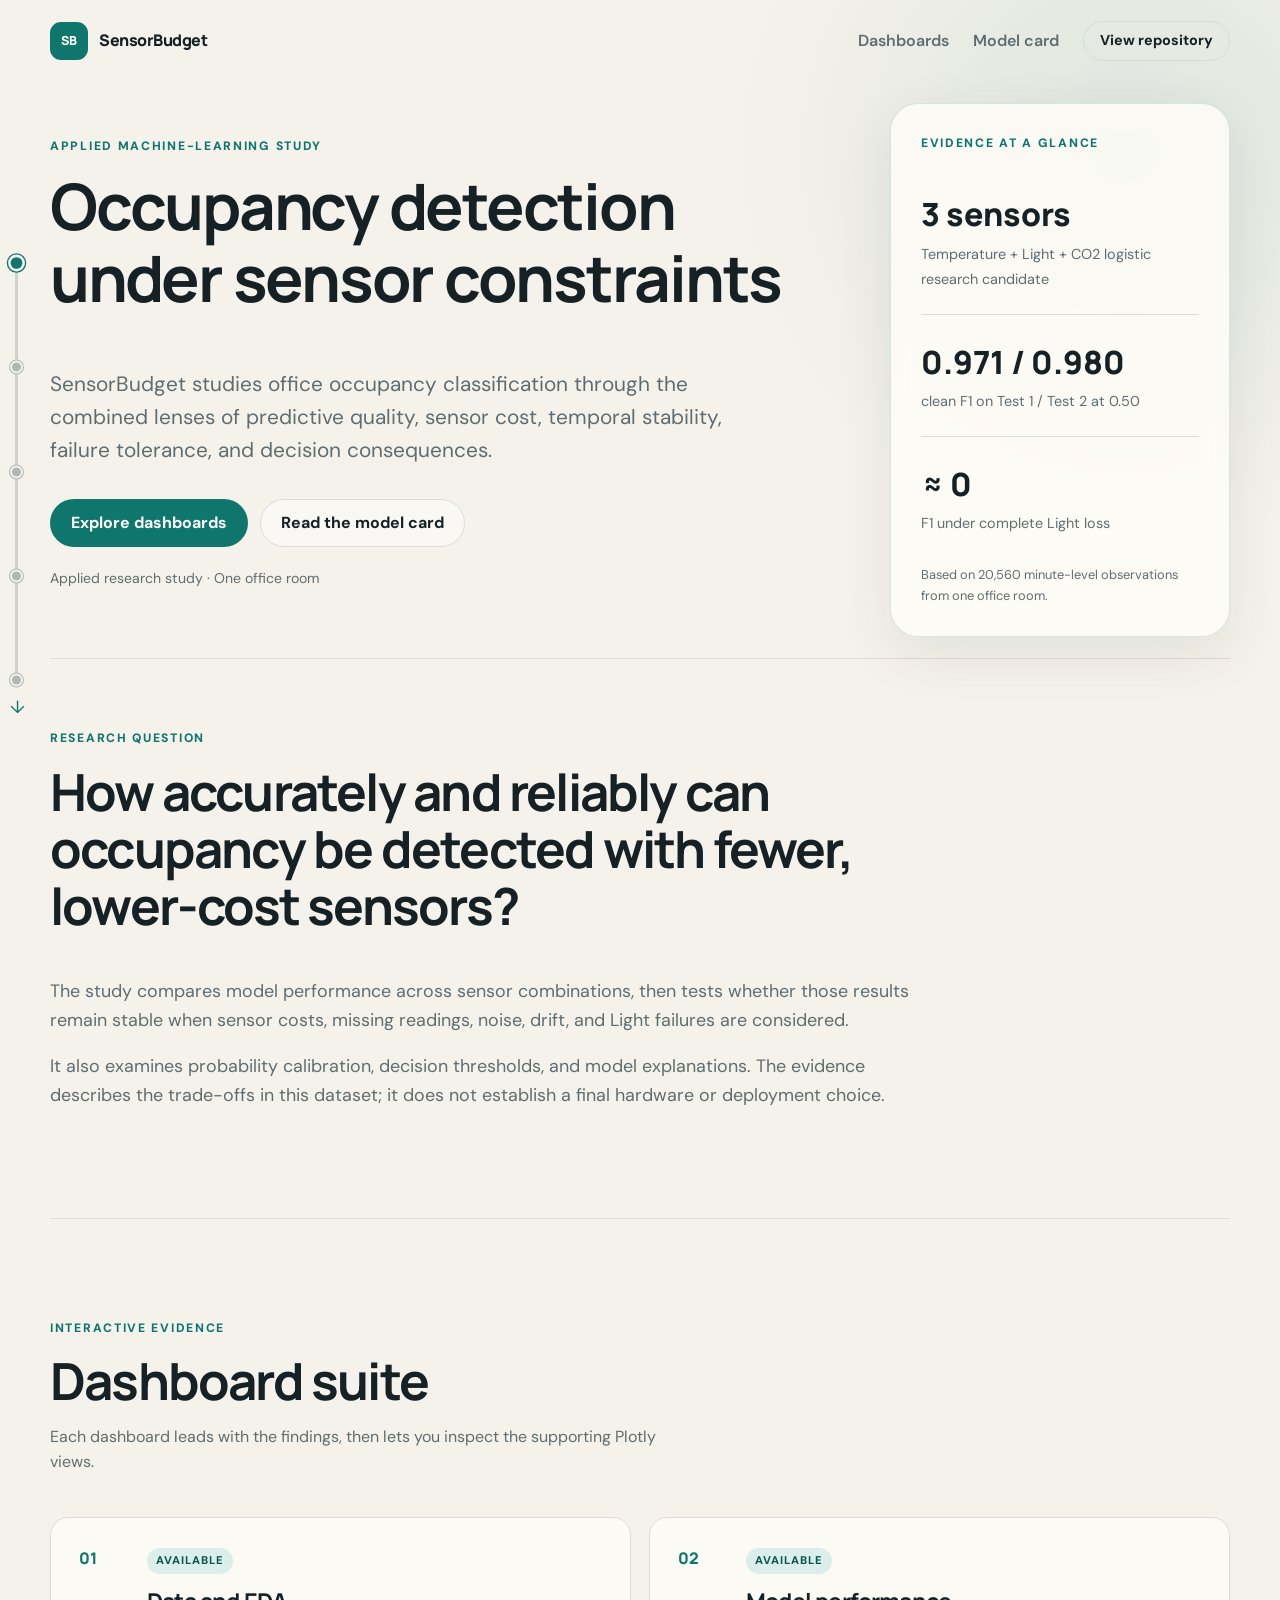
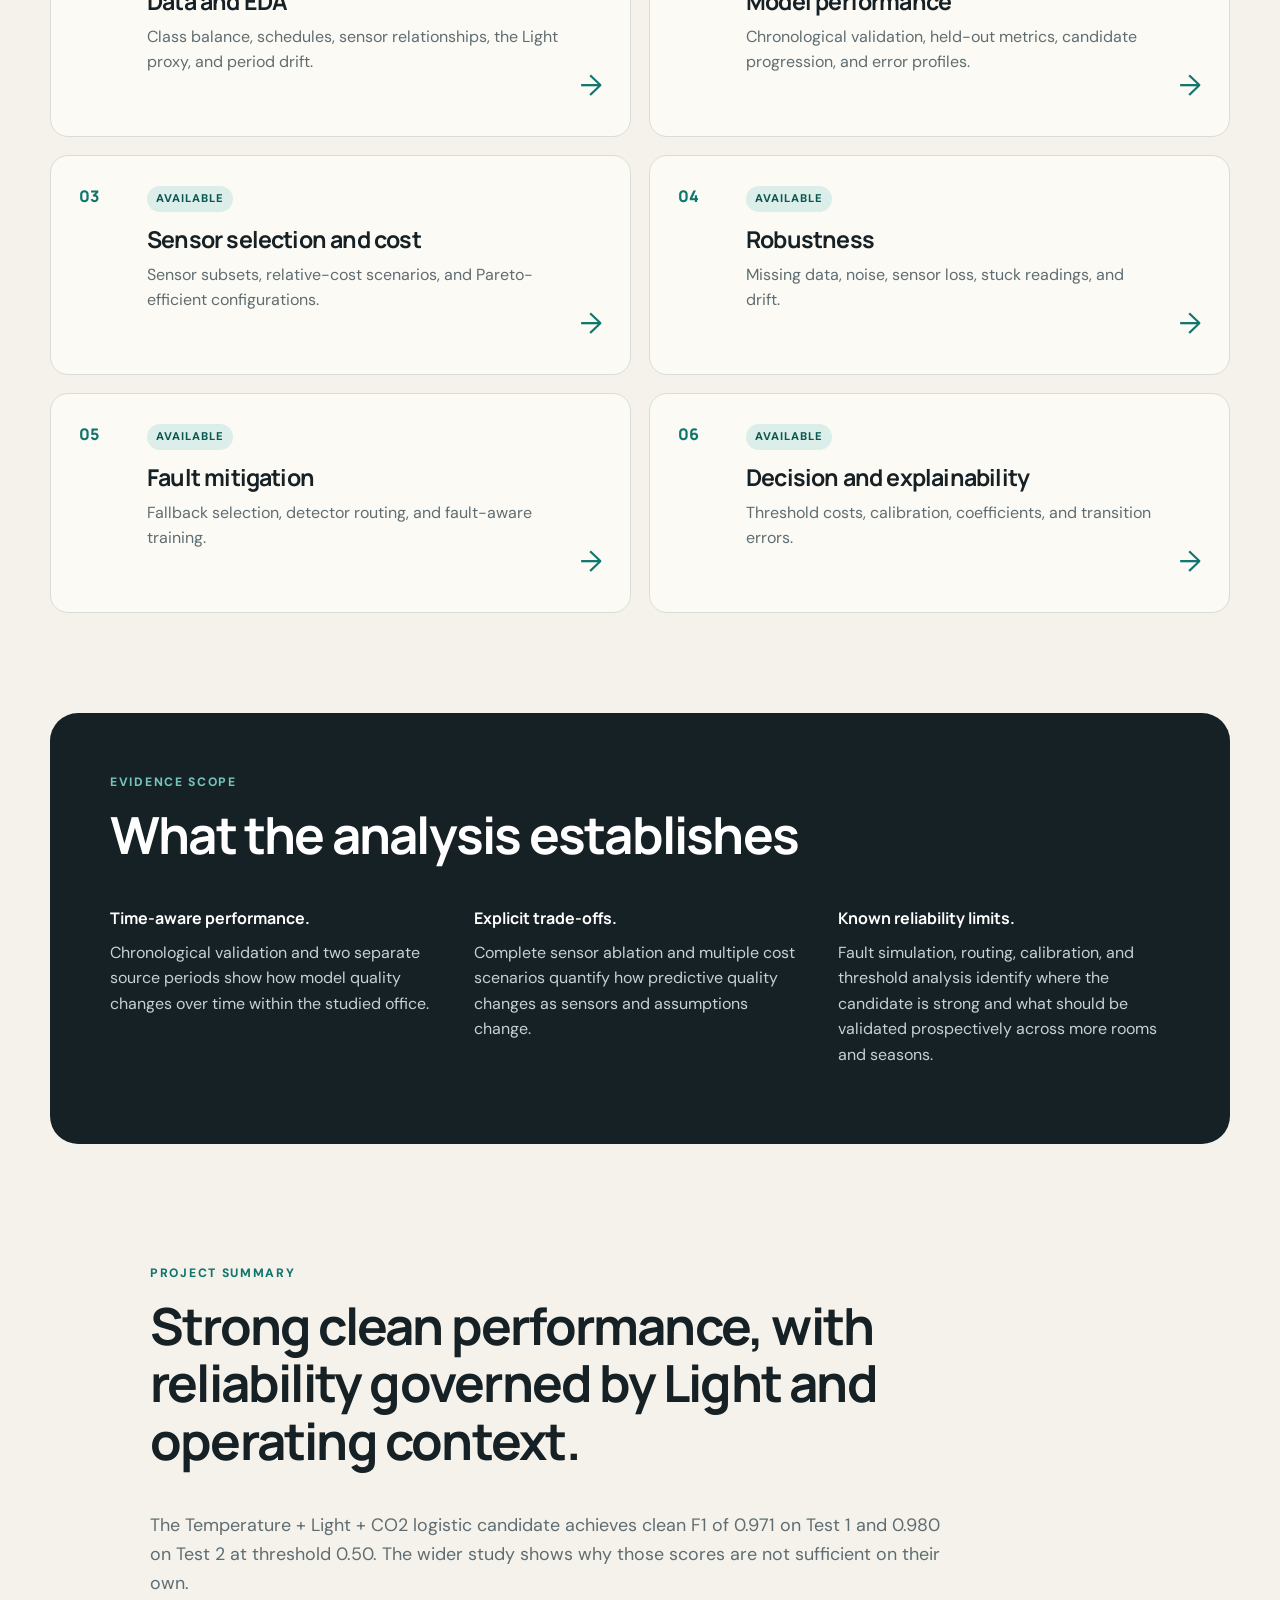
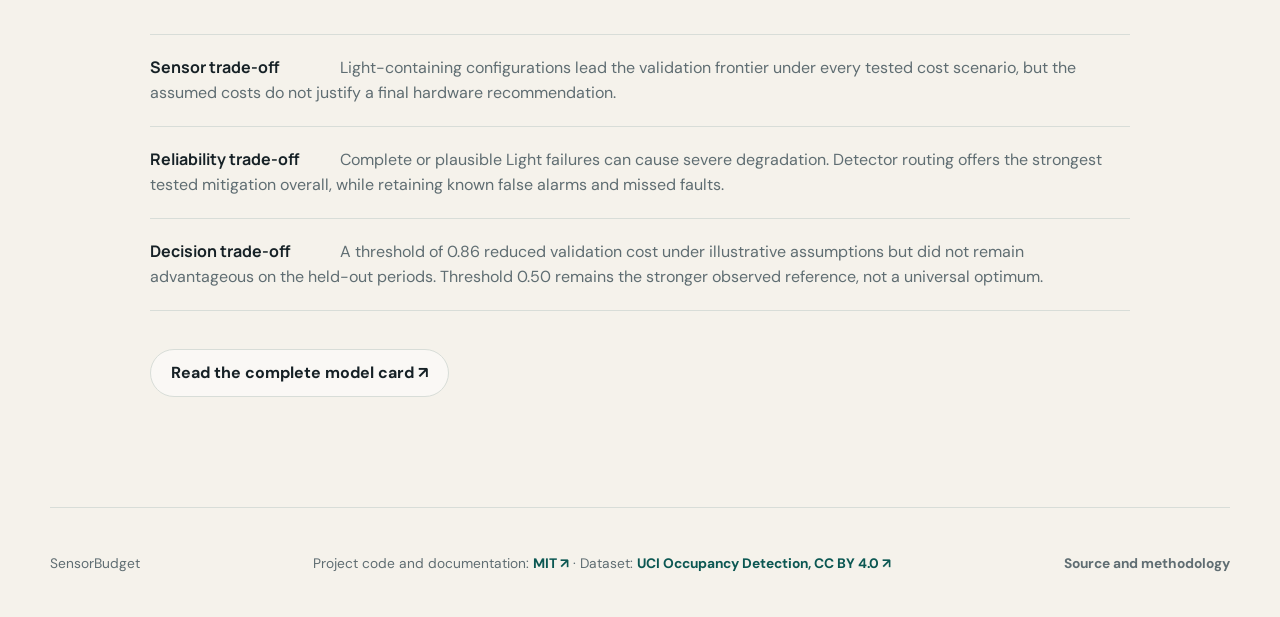
==== site/index.html @ 262480f1 "feat: add interactive dashboard suite" ====
<!doctype html>
<html lang="en">
  <head>
    <meta charset="utf-8">
    <meta name="viewport" content="width=device-width, initial-scale=1">
    <meta name="description" content="SensorBudget: robust, cost-aware office occupancy detection from environmental sensors.">
    <title>SensorBudget | Occupancy detection under sensor constraints</title>
    <link rel="preconnect" href="https://fonts.googleapis.com">
    <link rel="preconnect" href="https://fonts.gstatic.com" crossorigin>
    <link href="https://fonts.googleapis.com/css2?family=DM+Sans:wght@400;500;600;700&amp;family=Manrope:wght@600;700;800&amp;display=swap" rel="stylesheet">
    <link rel="stylesheet" href="assets/css/styles.css">
    <script src="assets/js/landing-navigation.js" defer></script>
  </head>
  <body>
    <header class="site-header">
      <a class="brand" href="index.html" aria-label="SensorBudget home">
        <span class="brand-mark" aria-hidden="true">SB</span>
        <span>SensorBudget</span>
      </a>
      <nav class="header-nav" aria-label="Primary navigation">
        <a href="#dashboards">Dashboards</a>
        <a href="https://github.com/michael-slota/sensorbudget/blob/main/reports/model_card.md">Model card</a>
        <a class="button button-small button-ghost" href="https://github.com/michael-slota/sensorbudget">View repository</a>
      </nav>
    </header>

    <nav class="scroll-rail" aria-label="Landing page sections">
      <div class="scroll-rail-track" aria-hidden="true">
        <span id="scroll-rail-progress"></span>
      </div>
      <div class="scroll-rail-links">
        <a href="#overview" data-scroll-section="overview" aria-current="true"><span class="scroll-rail-dot"></span>Overview</a>
        <a href="#question" data-scroll-section="question"><span class="scroll-rail-dot"></span>Question</a>
        <a href="#dashboards" data-scroll-section="dashboards"><span class="scroll-rail-dot"></span>Dashboards</a>
        <a href="#evidence-scope" data-scroll-section="evidence-scope"><span class="scroll-rail-dot"></span><span class="scroll-rail-copy">Evidence<br>scope</span></a>
        <a href="#summary" data-scroll-section="summary"><span class="scroll-rail-dot"></span>Summary</a>
      </div>
      <span class="scroll-rail-more" aria-hidden="true">↓</span>
    </nav>

    <main>
      <section class="hero landing-hero" id="overview" data-page-section>
        <div class="hero-copy">
          <p class="eyebrow">Applied machine-learning study</p>
          <h1>Occupancy detection under sensor constraints</h1>
          <p class="hero-lead">
            SensorBudget studies office occupancy classification through the
            combined lenses of predictive quality, sensor cost, temporal
            stability, failure tolerance, and decision consequences.
          </p>
          <div class="hero-actions">
            <a class="button button-primary" href="#dashboards">Explore dashboards</a>
            <a class="button button-secondary" href="https://github.com/michael-slota/sensorbudget/blob/main/reports/model_card.md">Read the model card</a>
          </div>
          <p class="scope-note">
            Applied research study · One office room
          </p>
        </div>
        <aside class="hero-panel" aria-label="Project evidence summary">
          <p class="panel-kicker">Evidence at a glance</p>
          <div class="metric-stack">
            <div>
              <span class="metric-value">3 sensors</span>
              <span class="metric-label">Temperature + Light + CO2 logistic research candidate</span>
            </div>
            <div>
              <span class="metric-value">0.971 / 0.980</span>
              <span class="metric-label">clean F1 on Test 1 / Test 2 at 0.50</span>
            </div>
            <div>
              <span class="metric-value">≈ 0</span>
              <span class="metric-label">F1 under complete Light loss</span>
            </div>
          </div>
          <p class="panel-footnote">Based on 20,560 minute-level observations from one office room.</p>
        </aside>
      </section>

      <section class="section narrative-section" id="question" data-page-section aria-labelledby="project-question">
        <div>
          <p class="eyebrow">Research question</p>
          <h2 id="project-question">How accurately and reliably can occupancy be detected with fewer, lower-cost sensors?</h2>
        </div>
        <div class="narrative-copy">
          <p>
            The study compares model performance across sensor combinations,
            then tests whether those results remain stable when sensor costs,
            missing readings, noise, drift, and Light failures are considered.
          </p>
          <p>
            It also examines probability calibration, decision thresholds, and
            model explanations. The evidence describes the trade-offs in this
            dataset; it does not establish a final hardware or deployment choice.
          </p>
        </div>
      </section>

      <section class="section" id="dashboards" data-page-section aria-labelledby="dashboard-title">
        <div class="section-heading">
          <div>
            <p class="eyebrow">Interactive evidence</p>
            <h2 id="dashboard-title">Dashboard suite</h2>
            <p>Each dashboard leads with the findings, then lets you inspect the supporting Plotly views.</p>
          </div>
        </div>

        <div class="dashboard-grid">
          <a class="dashboard-card dashboard-card-live" href="dashboards/eda.html">
            <span class="card-index">01</span>
            <div>
              <span class="status-pill status-live">Available</span>
              <h3>Data and EDA</h3>
              <p>Class balance, schedules, sensor relationships, the Light proxy, and period drift.</p>
            </div>
            <span class="card-arrow" aria-hidden="true">→</span>
          </a>

          <a class="dashboard-card dashboard-card-live" href="dashboards/model-performance.html">
            <span class="card-index">02</span>
            <div><span class="status-pill status-live">Available</span><h3>Model performance</h3><p>Chronological validation, held-out metrics, candidate progression, and error profiles.</p></div>
            <span class="card-arrow" aria-hidden="true">→</span>
          </a>
          <a class="dashboard-card dashboard-card-live" href="dashboards/sensor-selection.html">
            <span class="card-index">03</span>
            <div><span class="status-pill status-live">Available</span><h3>Sensor selection and cost</h3><p>Sensor subsets, relative-cost scenarios, and Pareto-efficient configurations.</p></div>
            <span class="card-arrow" aria-hidden="true">→</span>
          </a>
          <a class="dashboard-card dashboard-card-live" href="dashboards/robustness.html">
            <span class="card-index">04</span>
            <div><span class="status-pill status-live">Available</span><h3>Robustness</h3><p>Missing data, noise, sensor loss, stuck readings, and drift.</p></div>
            <span class="card-arrow" aria-hidden="true">→</span>
          </a>
          <a class="dashboard-card dashboard-card-live" href="dashboards/fault-mitigation.html">
            <span class="card-index">05</span>
            <div><span class="status-pill status-live">Available</span><h3>Fault mitigation</h3><p>Fallback selection, detector routing, and fault-aware training.</p></div>
            <span class="card-arrow" aria-hidden="true">→</span>
          </a>
          <a class="dashboard-card dashboard-card-live" href="dashboards/decision-explainability.html">
            <span class="card-index">06</span>
            <div><span class="status-pill status-live">Available</span><h3>Decision and explainability</h3><p>Threshold costs, calibration, coefficients, and transition errors.</p></div>
            <span class="card-arrow" aria-hidden="true">→</span>
          </a>
        </div>
      </section>

      <section class="section boundary-section" id="evidence-scope" data-page-section aria-labelledby="boundary-title">
        <p class="eyebrow">Evidence scope</p>
        <h2 id="boundary-title">What the analysis establishes</h2>
        <div class="boundary-grid">
          <p><strong>Time-aware performance.</strong> Chronological validation and two separate source periods show how model quality changes over time within the studied office.</p>
          <p><strong>Explicit trade-offs.</strong> Complete sensor ablation and multiple cost scenarios quantify how predictive quality changes as sensors and assumptions change.</p>
          <p><strong>Known reliability limits.</strong> Fault simulation, routing, calibration, and threshold analysis identify where the candidate is strong and what should be validated prospectively across more rooms and seasons.</p>
        </div>
      </section>

      <section class="section closing-summary" id="summary" data-page-section aria-labelledby="summary-title">
        <p class="eyebrow">Project summary</p>
        <h2 id="summary-title">Strong clean performance, with reliability governed by Light and operating context.</h2>
        <p class="summary-lead">
          The Temperature + Light + CO2 logistic candidate achieves clean F1
          of 0.971 on Test 1 and 0.980 on Test 2 at threshold 0.50. The wider
          study shows why those scores are not sufficient on their own.
        </p>
        <div class="summary-points">
          <p><strong>Sensor trade-off</strong>Light-containing configurations lead the validation frontier under every tested cost scenario, but the assumed costs do not justify a final hardware recommendation.</p>
          <p><strong>Reliability trade-off</strong>Complete or plausible Light failures can cause severe degradation. Detector routing offers the strongest tested mitigation overall, while retaining known false alarms and missed faults.</p>
          <p><strong>Decision trade-off</strong>A threshold of 0.86 reduced validation cost under illustrative assumptions but did not remain advantageous on the held-out periods. Threshold 0.50 remains the stronger observed reference, not a universal optimum.</p>
        </div>
        <a class="button button-secondary" href="https://github.com/michael-slota/sensorbudget/blob/main/reports/model_card.md" target="_blank" rel="noopener noreferrer">Read the complete model card ↗</a>
      </section>
    </main>

    <footer class="site-footer">
      <span>SensorBudget</span>
      <span class="license-links">Project code and documentation: <a href="https://github.com/michael-slota/sensorbudget/blob/main/LICENSE" target="_blank" rel="noopener noreferrer">MIT ↗</a> · Dataset: <a href="https://creativecommons.org/licenses/by/4.0/" target="_blank" rel="noopener noreferrer">UCI Occupancy Detection, CC BY 4.0 ↗</a></span>
      <a href="https://github.com/michael-slota/sensorbudget" target="_blank" rel="noopener noreferrer">Source and methodology</a>
    </footer>
  </body>
</html>
---- site/assets/css/styles.css ----
:root {
  --ink: #162126;
  --muted: #5f6d72;
  --paper: #f5f2eb;
  --surface: #fffdf8;
  --surface-strong: #ffffff;
  --line: #d8ddd8;
  --teal: #0f766e;
  --teal-dark: #0b5752;
  --teal-soft: #dceee9;
  --amber: #df8f38;
  --blue: #3f6f8f;
  --shadow: 0 18px 55px rgb(34 50 54 / 9%);
  --radius-lg: 28px;
  --radius-md: 18px;
  --content: 1180px;
}

* { box-sizing: border-box; }
html { scroll-behavior: smooth; }
body {
  margin: 0;
  color: var(--ink);
  background:
    radial-gradient(circle at 88% 4%, rgb(15 118 110 / 10%), transparent 25rem),
    var(--paper);
  font-family: "DM Sans", system-ui, sans-serif;
  line-height: 1.6;
}

a { color: inherit; }
h1, h2, h3, p { margin-top: 0; }
h1, h2, h3 {
  font-family: "Manrope", "DM Sans", sans-serif;
  line-height: 1.12;
  letter-spacing: -0.035em;
}
h1 { max-width: 900px; font-size: clamp(2.65rem, 6vw, 5.8rem); }
h2 { font-size: clamp(2rem, 4vw, 3.35rem); }
h3 { font-size: 1.2rem; }

.site-header,
.site-footer,
.hero,
.dashboard-hero,
.section,
.finding-strip,
.dashboard-stage {
  width: min(calc(100% - 40px), var(--content));
  margin-inline: auto;
}

.site-header {
  min-height: 82px;
  display: flex;
  align-items: center;
  justify-content: space-between;
  gap: 24px;
}

.scroll-rail {
  --page-progress: 0;
  position: fixed;
  z-index: 20;
  top: 50%;
  left: max(18px, calc((100vw - var(--content)) / 2 - 134px));
  width: 108px;
  height: 430px;
  transform: translateY(-45%);
  color: var(--muted);
}
.scroll-rail-track {
  position: absolute;
  top: 0;
  bottom: 0;
  left: 5px;
  width: 3px;
  overflow: hidden;
  border-radius: 999px;
  background: #cdd3cf;
}
.scroll-rail-track span {
  display: block;
  width: 100%;
  height: 0;
  border-radius: inherit;
  background: var(--teal);
  transition: height 80ms linear;
}
.scroll-rail-links {
  height: 100%;
  display: flex;
  flex-direction: column;
  justify-content: space-between;
}
.scroll-rail-links a {
  position: relative;
  display: flex;
  align-items: center;
  gap: 9px;
  color: var(--muted);
  font-size: 0.84rem;
  font-weight: 700;
  text-decoration: none;
  transition: color 160ms ease;
}
.scroll-rail-dot {
  position: relative;
  z-index: 1;
  width: 13px;
  height: 13px;
  flex: 0 0 13px;
  border: 2px solid var(--paper);
  border-radius: 50%;
  background: #aeb8b4;
  box-shadow: 0 0 0 1px #aeb8b4;
  transition: transform 160ms ease, background 160ms ease, box-shadow 160ms ease;
}
.scroll-rail-links a:hover,
.scroll-rail-links a.is-active { color: var(--teal-dark); }
.scroll-rail-links a.is-active > .scroll-rail-dot {
  transform: scale(1.3);
  background: var(--teal);
  box-shadow: 0 0 0 1px var(--teal);
}
.scroll-rail-more {
  position: absolute;
  bottom: -34px;
  left: 0;
  color: var(--teal);
  font-size: 1.1rem;
  animation: scroll-cue 1.8s ease-in-out infinite;
}
.scroll-rail.is-complete .scroll-rail-more { opacity: 0; animation: none; }

@keyframes scroll-cue {
  0%, 100% { transform: translateY(0); }
  50% { transform: translateY(5px); }
}
.brand {
  display: inline-flex;
  align-items: center;
  gap: 11px;
  font-family: "Manrope", sans-serif;
  font-weight: 800;
  text-decoration: none;
  letter-spacing: -0.03em;
}
.brand-mark {
  display: grid;
  place-items: center;
  width: 38px;
  aspect-ratio: 1;
  color: white;
  background: var(--teal);
  border-radius: 11px;
  font-size: 0.78rem;
  letter-spacing: 0.02em;
}
.header-nav { display: flex; align-items: center; gap: 24px; }
.header-nav > a:not(.button) { color: var(--muted); text-decoration: none; font-weight: 600; }
.header-nav > a:hover { color: var(--teal-dark); }

.button {
  display: inline-flex;
  align-items: center;
  justify-content: center;
  min-height: 48px;
  padding: 0 20px;
  border: 1px solid transparent;
  border-radius: 999px;
  font-weight: 700;
  text-decoration: none;
  transition: transform 160ms ease, background 160ms ease, border-color 160ms ease;
}
.button:hover { transform: translateY(-2px); }
.button-primary { color: white; background: var(--teal); }
.button-primary:hover { background: var(--teal-dark); }
.button-secondary { border-color: var(--line); background: rgb(255 255 255 / 50%); }
.button-ghost { min-height: 40px; border-color: var(--line); }
.button-small { padding-inline: 16px; font-size: 0.9rem; }

.hero { min-height: 570px; display: grid; align-items: center; }
.landing-hero { grid-template-columns: minmax(0, 1.5fr) minmax(310px, 0.65fr); gap: 55px; }
.landing-hero h1 { font-size: clamp(2.5rem, 5vw, 4.45rem); }
.hero-copy { padding-block: 55px; }
.eyebrow,
.panel-kicker,
.interpretation-label {
  margin-bottom: 14px;
  color: var(--teal);
  font-size: 0.76rem;
  font-weight: 800;
  letter-spacing: 0.14em;
  text-transform: uppercase;
}
.hero-lead { max-width: 720px; color: var(--muted); font-size: clamp(1.05rem, 2vw, 1.3rem); }
.hero-actions { display: flex; flex-wrap: wrap; gap: 12px; margin-top: 32px; }
.scope-note { margin-top: 20px; color: var(--muted); font-size: 0.88rem; }
.hero-panel {
  padding: 30px;
  border: 1px solid rgb(15 118 110 / 16%);
  border-radius: var(--radius-lg);
  background: rgb(255 253 248 / 82%);
  box-shadow: var(--shadow);
  backdrop-filter: blur(12px);
}
.metric-stack > div { padding: 22px 0; border-top: 1px solid var(--line); }
.metric-stack > div:first-child { border-top: 0; }
.metric-value { display: block; font-family: "Manrope", sans-serif; font-size: 2rem; font-weight: 800; }
.metric-label { color: var(--muted); font-size: 0.9rem; }
.panel-footnote { margin: 8px 0 0; color: var(--muted); font-size: 0.8rem; }

.section { padding-block: 100px; }
.narrative-section { padding-block: 70px 90px; border-top: 1px solid var(--line); }
.narrative-section > div:first-child,
.narrative-copy { max-width: 880px; }
.narrative-copy { margin-top: 30px; color: var(--muted); font-size: 1.12rem; }
#dashboards { border-top: 1px solid var(--line); }
.section-heading { margin-bottom: 42px; }
.section-heading h2 { margin-bottom: 14px; }
.section-heading p:last-child { max-width: 620px; margin-bottom: 0; color: var(--muted); }

.dashboard-grid { display: grid; grid-template-columns: repeat(2, minmax(0, 1fr)); gap: 18px; }
.dashboard-card {
  position: relative;
  min-height: 220px;
  padding: 28px;
  display: grid;
  grid-template-columns: 48px 1fr auto;
  gap: 20px;
  border: 1px solid var(--line);
  border-radius: var(--radius-md);
  background: rgb(255 253 248 / 75%);
  text-decoration: none;
}
.dashboard-card-live { box-shadow: 0 0 0 0 transparent; transition: box-shadow 180ms ease, transform 180ms ease; }
.dashboard-card-live:hover { transform: translateY(-4px); box-shadow: var(--shadow); border-color: rgb(15 118 110 / 35%); }
.dashboard-card-planned { color: #788387; background: rgb(235 234 229 / 55%); }
.card-index { font-family: "Manrope", sans-serif; color: var(--teal); font-weight: 800; }
.dashboard-card h3 { margin: 14px 0 10px; font-size: 1.45rem; }
.dashboard-card p { margin: 0; color: var(--muted); }
.card-arrow { align-self: end; color: var(--teal); font-size: 1.8rem; }
.status-pill { display: inline-flex; padding: 4px 9px; border-radius: 999px; background: #e4e6e2; font-size: 0.7rem; font-weight: 800; text-transform: uppercase; letter-spacing: 0.09em; }
.status-live { color: var(--teal-dark); background: var(--teal-soft); }

.boundary-section { margin-bottom: 90px; padding: 60px; border-radius: var(--radius-lg); color: white; background: var(--ink); }
.boundary-section .eyebrow { color: #72c5ba; }
.boundary-section h2 { max-width: 850px; }
.boundary-grid { display: grid; grid-template-columns: repeat(3, 1fr); gap: 32px; margin-top: 40px; color: #c7d0d2; }
.boundary-grid strong { display: block; margin-bottom: 8px; color: white; font-family: "Manrope", sans-serif; }

.closing-summary { max-width: 980px; padding-top: 30px; padding-bottom: 110px; }
.closing-summary h2 { max-width: 900px; }
.summary-lead { max-width: 790px; color: var(--muted); font-size: 1.12rem; }
.summary-points { margin: 36px 0 38px; border-top: 1px solid var(--line); }
.summary-points p { margin: 0; padding: 20px 0; border-bottom: 1px solid var(--line); color: var(--muted); }
.summary-points strong { display: inline-block; width: 190px; color: var(--ink); font-family: "Manrope", sans-serif; }

.dashboard-hero { min-height: 420px; padding-block: 80px 50px; }
.dashboard-hero h1 { max-width: 1000px; font-size: clamp(2.5rem, 5vw, 4.8rem); }
.breadcrumb { display: flex; gap: 10px; margin-bottom: 50px; color: var(--muted); font-size: 0.88rem; }
.breadcrumb a { text-decoration: none; }
.breadcrumb-home { display: inline-flex; align-items: center; gap: 6px; }
.breadcrumb-home svg { width: 16px; height: 16px; fill: none; stroke: currentColor; stroke-width: 1.8; stroke-linecap: round; stroke-linejoin: round; }
.finding-strip { display: grid; grid-template-columns: repeat(4, 1fr); gap: 14px; }
.finding-card { min-height: 200px; padding: 24px; border: 1px solid var(--line); border-radius: var(--radius-md); background: var(--surface); }
.finding-card-accent { color: white; background: var(--teal); border-color: var(--teal); }
.finding-value { display: block; margin-bottom: 25px; font-family: "Manrope", sans-serif; font-size: 2rem; font-weight: 800; }
.finding-card h3 { margin-bottom: 8px; font-size: 1rem; }
.finding-card p { margin: 0; color: var(--muted); font-size: 0.88rem; }
.finding-card-accent p { color: #d9f2ee; }

.dashboard-stage { padding-block: 90px 110px; }
.stage-header { display: flex; align-items: end; justify-content: space-between; gap: 40px; margin-bottom: 34px; }
.stage-header p:last-child { max-width: 450px; color: var(--muted); }
.view-tabs { display: flex; flex-wrap: wrap; gap: 8px; margin-bottom: 16px; }
.view-tab {
  min-height: 42px;
  padding: 0 16px;
  border: 1px solid var(--line);
  border-radius: 999px;
  color: var(--muted);
  background: var(--surface);
  font: inherit;
  font-weight: 700;
  cursor: pointer;
}
.view-tab:hover { border-color: var(--teal); color: var(--teal-dark); }
.view-tab.is-active { color: white; border-color: var(--teal); background: var(--teal); }
.view-tab:focus-visible, a:focus-visible { outline: 3px solid rgb(223 143 56 / 55%); outline-offset: 3px; }
.chart-shell { min-height: 570px; padding: 16px; border: 1px solid var(--line); border-radius: var(--radius-lg); background: var(--surface-strong); box-shadow: var(--shadow); }
.plot { width: 100%; min-height: 535px; }
.plot .svg-container { overflow: visible; }
.chart-error { padding: 70px 25px; color: #8d342f; text-align: center; }
.interpretation-panel { max-width: 920px; margin: 28px auto 0; padding: 30px 34px; border-left: 4px solid var(--amber); background: rgb(255 253 248 / 65%); }
.interpretation-panel h3 { margin-bottom: 10px; }
.interpretation-panel p { color: var(--muted); }
.interpretation-boundary { margin-bottom: 0; font-size: 0.9rem; }

.evidence-section { display: grid; grid-template-columns: 0.7fr 1.3fr; gap: 70px; border-top: 1px solid var(--line); }
.evidence-links { display: grid; gap: 10px; }
.evidence-links a { display: flex; justify-content: space-between; gap: 20px; padding: 20px 0; border-bottom: 1px solid var(--line); text-decoration: none; }
.evidence-links span { color: var(--muted); }
.evidence-links strong { color: var(--teal-dark); }

.site-footer { min-height: 110px; display: flex; justify-content: space-between; align-items: center; gap: 25px; border-top: 1px solid var(--line); color: var(--muted); font-size: 0.86rem; }
.site-footer a { font-weight: 700; text-decoration: none; }
.license-links { text-align: center; }
.license-links a { color: var(--teal-dark); }
.sr-only { position: absolute; width: 1px; height: 1px; padding: 0; margin: -1px; overflow: hidden; clip: rect(0, 0, 0, 0); white-space: nowrap; border: 0; }

@media (max-width: 900px) {
  .landing-hero, .narrative-section, .evidence-section { grid-template-columns: 1fr; gap: 30px; }
  .hero { min-height: auto; }
  .hero-copy { padding-bottom: 20px; }
  .hero-panel { margin-bottom: 80px; }
  .finding-strip { grid-template-columns: repeat(2, 1fr); }
  .boundary-grid { grid-template-columns: 1fr; }
  .summary-points strong { display: block; width: auto; margin-bottom: 6px; }
}

@media (max-width: 1500px) {
  .scroll-rail {
    left: max(10px, calc((100vw - var(--content)) / 2 - 40px));
    width: 18px;
  }
  .scroll-rail-links a { font-size: 0; }
  .scroll-rail-links a { gap: 0; }
}

@media (max-width: 760px) {
  .scroll-rail {
    top: auto;
    right: 0;
    bottom: 0;
    left: 0;
    width: 100%;
    height: 3px;
    transform: none;
  }
  .scroll-rail-track { inset: 0; width: 100%; height: 3px; }
  .scroll-rail-track span { width: calc(var(--page-progress) * 100%); height: 100% !important; transition: width 80ms linear; }
  .scroll-rail-links,
  .scroll-rail-more { display: none; }
}

@media (max-width: 680px) {
  .site-header { align-items: flex-start; padding-block: 18px; }
  .header-nav > a:not(.button) { display: none; }
  .header-nav { gap: 8px; }
  .dashboard-grid, .finding-strip { grid-template-columns: 1fr; }
  .dashboard-card { grid-template-columns: 38px 1fr; }
  .card-arrow { display: none; }
  .section-heading, .stage-header, .site-footer { align-items: flex-start; flex-direction: column; }
  .section { padding-block: 70px; }
  .boundary-section { padding: 35px 26px; }
  .chart-shell { min-height: 500px; padding: 5px; }
  .plot { min-height: 485px; }
  .interpretation-panel { padding: 25px 22px; }
}

@media (prefers-reduced-motion: reduce) {
  html { scroll-behavior: auto; }
  *, *::before, *::after { transition-duration: 0.01ms !important; }
}
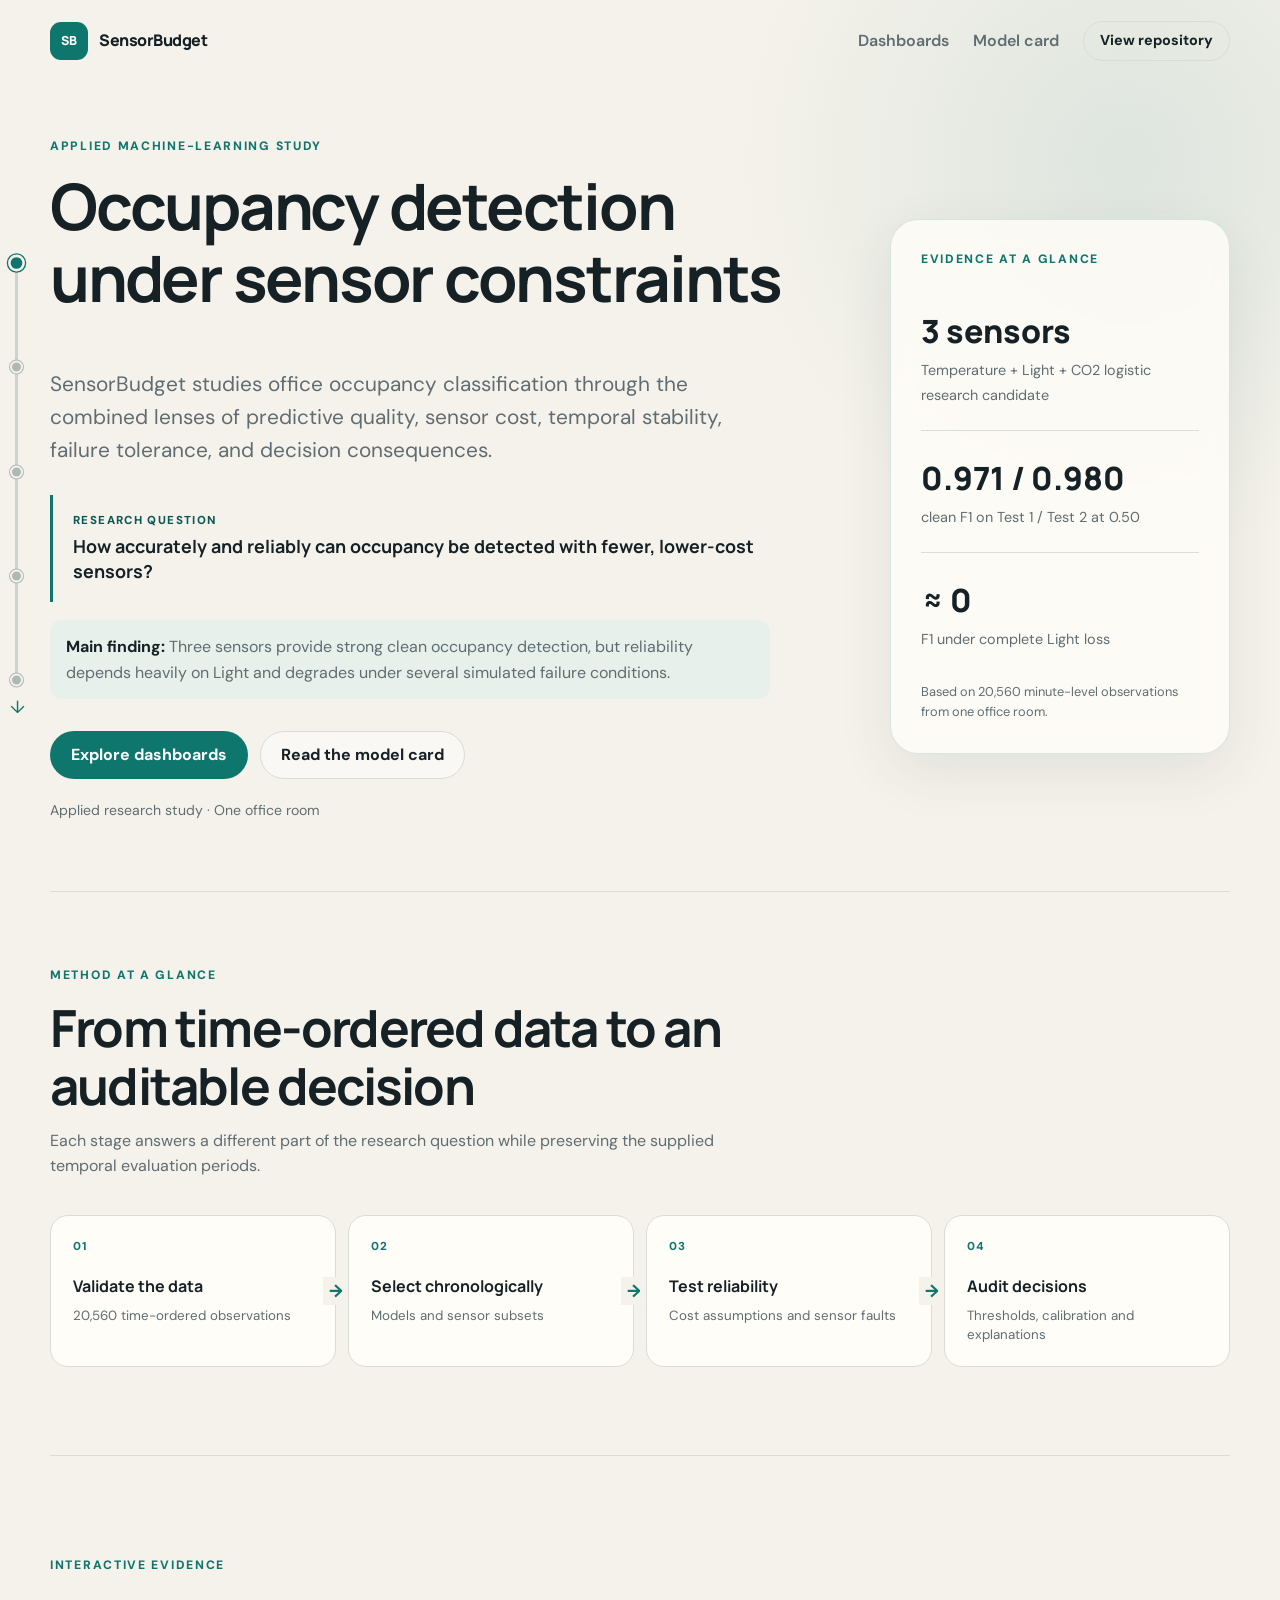
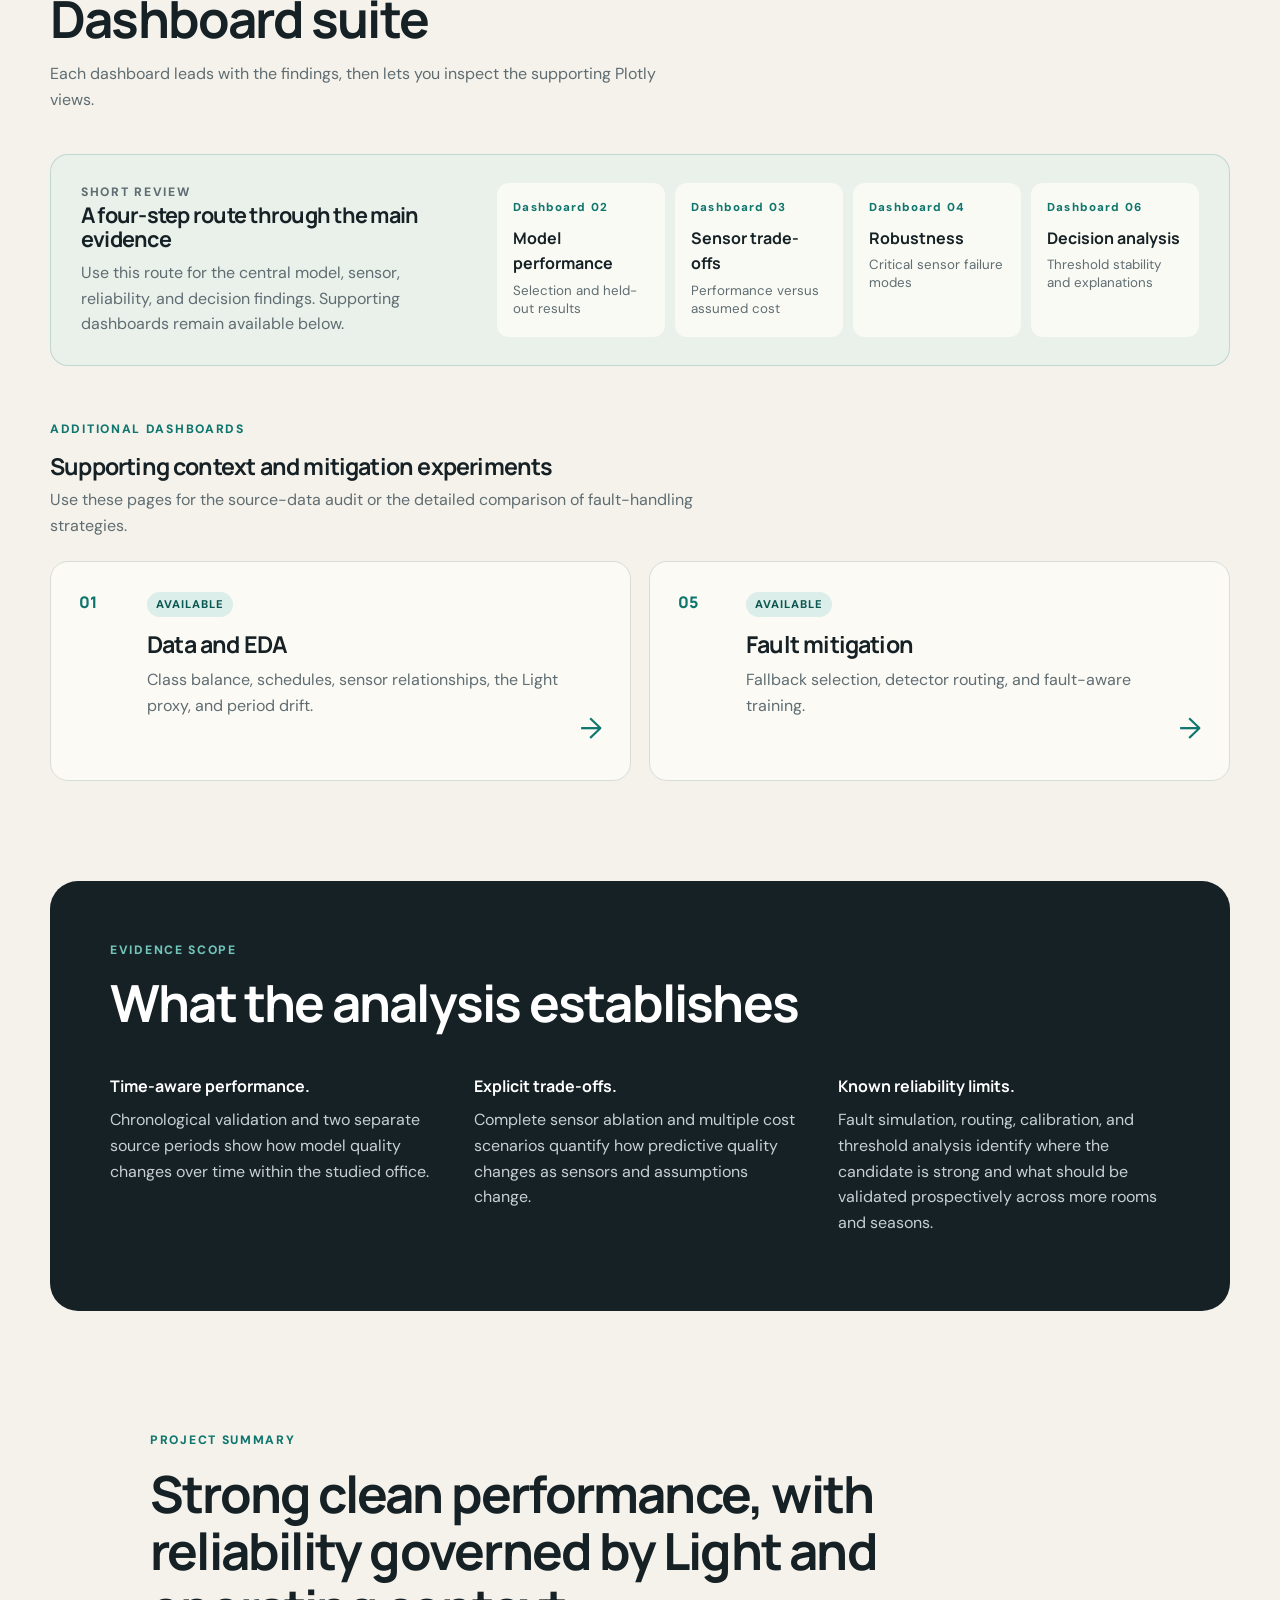
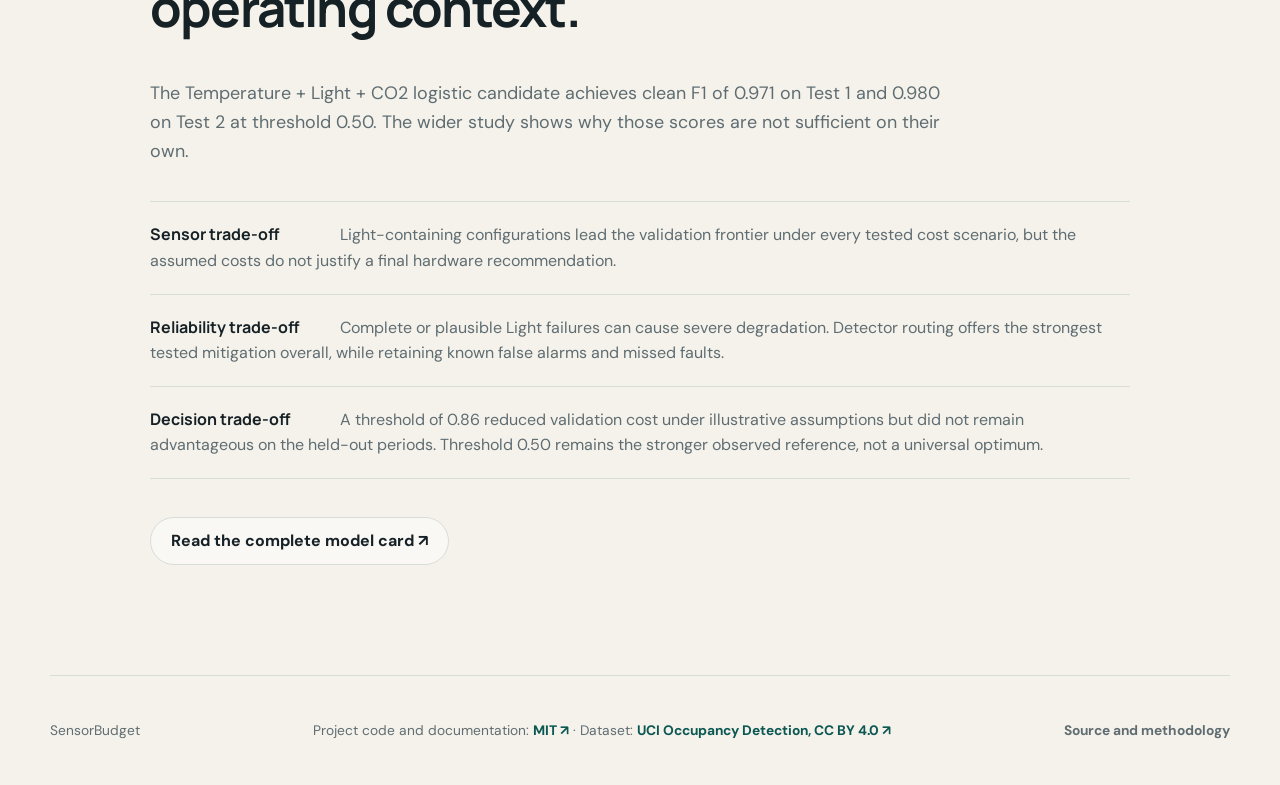
==== commit 4ce12218: "Improve project readability and navigation" ====
--- a/site/index.html
+++ b/site/index.html
@@ -30,7 +30,7 @@
       </div>
       <div class="scroll-rail-links">
         <a href="#overview" data-scroll-section="overview" aria-current="true"><span class="scroll-rail-dot"></span>Overview</a>
-        <a href="#question" data-scroll-section="question"><span class="scroll-rail-dot"></span>Question</a>
+        <a href="#method" data-scroll-section="method"><span class="scroll-rail-dot"></span>Method</a>
         <a href="#dashboards" data-scroll-section="dashboards"><span class="scroll-rail-dot"></span>Dashboards</a>
         <a href="#evidence-scope" data-scroll-section="evidence-scope"><span class="scroll-rail-dot"></span><span class="scroll-rail-copy">Evidence<br>scope</span></a>
         <a href="#summary" data-scroll-section="summary"><span class="scroll-rail-dot"></span>Summary</a>
@@ -48,6 +48,12 @@
             combined lenses of predictive quality, sensor cost, temporal
             stability, failure tolerance, and decision consequences.
           </p>
+          <p class="hero-question">
+            <span>Research question</span>
+            How accurately and reliably can occupancy be detected with fewer,
+            lower-cost sensors?
+          </p>
+          <p class="hero-takeaway"><strong>Main finding:</strong> Three sensors provide strong clean occupancy detection, but reliability depends heavily on Light and degrades under several simulated failure conditions.</p>
           <div class="hero-actions">
             <a class="button button-primary" href="#dashboards">Explore dashboards</a>
             <a class="button button-secondary" href="https://github.com/michael-slota/sensorbudget/blob/main/reports/model_card.md">Read the model card</a>
@@ -76,23 +82,18 @@
         </aside>
       </section>
 
-      <section class="section narrative-section" id="question" data-page-section aria-labelledby="project-question">
-        <div>
-          <p class="eyebrow">Research question</p>
-          <h2 id="project-question">How accurately and reliably can occupancy be detected with fewer, lower-cost sensors?</h2>
+      <section class="section method-overview" id="method" data-page-section aria-labelledby="method-title">
+        <div class="method-heading">
+          <p class="eyebrow">Method at a glance</p>
+          <h2 id="method-title">From time-ordered data to an auditable decision</h2>
+          <p>Each stage answers a different part of the research question while preserving the supplied temporal evaluation periods.</p>
         </div>
-        <div class="narrative-copy">
-          <p>
-            The study compares model performance across sensor combinations,
-            then tests whether those results remain stable when sensor costs,
-            missing readings, noise, drift, and Light failures are considered.
-          </p>
-          <p>
-            It also examines probability calibration, decision thresholds, and
-            model explanations. The evidence describes the trade-offs in this
-            dataset; it does not establish a final hardware or deployment choice.
-          </p>
-        </div>
+        <ol class="method-flow">
+          <li><span>01</span><strong>Validate the data</strong><small>20,560 time-ordered observations</small></li>
+          <li><span>02</span><strong>Select chronologically</strong><small>Models and sensor subsets</small></li>
+          <li><span>03</span><strong>Test reliability</strong><small>Cost assumptions and sensor faults</small></li>
+          <li><span>04</span><strong>Audit decisions</strong><small>Thresholds, calibration and explanations</small></li>
+        </ol>
       </section>
 
       <section class="section" id="dashboards" data-page-section aria-labelledby="dashboard-title">
@@ -102,6 +103,26 @@
             <h2 id="dashboard-title">Dashboard suite</h2>
             <p>Each dashboard leads with the findings, then lets you inspect the supporting Plotly views.</p>
           </div>
+        </div>
+
+        <aside class="review-path" aria-labelledby="review-path-title">
+          <div>
+            <p class="eyebrow">Short review</p>
+            <h3 id="review-path-title">A four-step route through the main evidence</h3>
+            <p>Use this route for the central model, sensor, reliability, and decision findings. Supporting dashboards remain available below.</p>
+          </div>
+          <ol>
+            <li><a href="dashboards/model-performance.html"><span>Dashboard 02</span><strong>Model performance</strong><small>Selection and held-out results</small></a></li>
+            <li><a href="dashboards/sensor-selection.html"><span>Dashboard 03</span><strong>Sensor trade-offs</strong><small>Performance versus assumed cost</small></a></li>
+            <li><a href="dashboards/robustness.html"><span>Dashboard 04</span><strong>Robustness</strong><small>Critical sensor failure modes</small></a></li>
+            <li><a href="dashboards/decision-explainability.html"><span>Dashboard 06</span><strong>Decision analysis</strong><small>Threshold stability and explanations</small></a></li>
+          </ol>
+        </aside>
+
+        <div class="additional-dashboard-heading">
+          <p class="eyebrow">Additional dashboards</p>
+          <h3>Supporting context and mitigation experiments</h3>
+          <p>Use these pages for the source-data audit or the detailed comparison of fault-handling strategies.</p>
         </div>
 
         <div class="dashboard-grid">
@@ -115,29 +136,9 @@
             <span class="card-arrow" aria-hidden="true">→</span>
           </a>
 
-          <a class="dashboard-card dashboard-card-live" href="dashboards/model-performance.html">
-            <span class="card-index">02</span>
-            <div><span class="status-pill status-live">Available</span><h3>Model performance</h3><p>Chronological validation, held-out metrics, candidate progression, and error profiles.</p></div>
-            <span class="card-arrow" aria-hidden="true">→</span>
-          </a>
-          <a class="dashboard-card dashboard-card-live" href="dashboards/sensor-selection.html">
-            <span class="card-index">03</span>
-            <div><span class="status-pill status-live">Available</span><h3>Sensor selection and cost</h3><p>Sensor subsets, relative-cost scenarios, and Pareto-efficient configurations.</p></div>
-            <span class="card-arrow" aria-hidden="true">→</span>
-          </a>
-          <a class="dashboard-card dashboard-card-live" href="dashboards/robustness.html">
-            <span class="card-index">04</span>
-            <div><span class="status-pill status-live">Available</span><h3>Robustness</h3><p>Missing data, noise, sensor loss, stuck readings, and drift.</p></div>
-            <span class="card-arrow" aria-hidden="true">→</span>
-          </a>
           <a class="dashboard-card dashboard-card-live" href="dashboards/fault-mitigation.html">
             <span class="card-index">05</span>
             <div><span class="status-pill status-live">Available</span><h3>Fault mitigation</h3><p>Fallback selection, detector routing, and fault-aware training.</p></div>
-            <span class="card-arrow" aria-hidden="true">→</span>
-          </a>
-          <a class="dashboard-card dashboard-card-live" href="dashboards/decision-explainability.html">
-            <span class="card-index">06</span>
-            <div><span class="status-pill status-live">Available</span><h3>Decision and explainability</h3><p>Threshold costs, calibration, coefficients, and transition errors.</p></div>
             <span class="card-arrow" aria-hidden="true">→</span>
           </a>
         </div>
--- a/site/assets/css/styles.css
+++ b/site/assets/css/styles.css
@@ -195,6 +195,10 @@
   text-transform: uppercase;
 }
 .hero-lead { max-width: 720px; color: var(--muted); font-size: clamp(1.05rem, 2vw, 1.3rem); }
+.hero-question { max-width: 720px; margin: 28px 0 0; padding: 18px 0 18px 20px; border-left: 3px solid var(--teal); font-family: "Manrope", sans-serif; font-size: 1.12rem; font-weight: 700; line-height: 1.4; }
+.hero-question span { display: block; margin-bottom: 5px; color: var(--teal-dark); font-family: "DM Sans", sans-serif; font-size: 0.72rem; font-weight: 800; letter-spacing: 0.12em; text-transform: uppercase; }
+.hero-takeaway { max-width: 720px; margin: 18px 0 0; padding: 14px 16px; border-radius: 12px; color: var(--muted); background: rgb(220 238 233 / 55%); }
+.hero-takeaway strong { color: var(--ink); }
 .hero-actions { display: flex; flex-wrap: wrap; gap: 12px; margin-top: 32px; }
 .scope-note { margin-top: 20px; color: var(--muted); font-size: 0.88rem; }
 .hero-panel {
@@ -212,6 +216,16 @@
 .panel-footnote { margin: 8px 0 0; color: var(--muted); font-size: 0.8rem; }
 
 .section { padding-block: 100px; }
+.method-overview { padding-block: 74px 88px; border-top: 1px solid var(--line); }
+.method-heading { max-width: 820px; }
+.method-heading h2 { margin-bottom: 14px; }
+.method-heading > p:last-child { max-width: 700px; color: var(--muted); }
+.method-flow { display: grid; grid-template-columns: repeat(4, 1fr); gap: 12px; margin: 36px 0 0; padding: 0; list-style: none; counter-reset: none; }
+.method-flow li { position: relative; min-height: 150px; padding: 22px; border: 1px solid var(--line); border-radius: var(--radius-md); background: var(--surface); }
+.method-flow li:not(:last-child)::after { content: "→"; position: absolute; z-index: 2; top: 50%; right: -13px; width: 25px; color: var(--teal); background: var(--paper); font-size: 1.1rem; font-weight: 800; text-align: center; transform: translateY(-50%); }
+.method-flow span { display: block; color: var(--teal); font-size: 0.72rem; font-weight: 800; letter-spacing: 0.1em; }
+.method-flow strong { display: block; margin-top: 18px; font-family: "Manrope", sans-serif; }
+.method-flow small { display: block; margin-top: 7px; color: var(--muted); line-height: 1.4; }
 .narrative-section { padding-block: 70px 90px; border-top: 1px solid var(--line); }
 .narrative-section > div:first-child,
 .narrative-copy { max-width: 880px; }
@@ -220,6 +234,28 @@
 .section-heading { margin-bottom: 42px; }
 .section-heading h2 { margin-bottom: 14px; }
 .section-heading p:last-child { max-width: 620px; margin-bottom: 0; color: var(--muted); }
+
+.review-path {
+  display: grid;
+  grid-template-columns: minmax(250px, 0.8fr) minmax(0, 1.5fr);
+  gap: 42px;
+  margin-bottom: 30px;
+  padding: 28px 30px;
+  border: 1px solid rgb(15 118 110 / 20%);
+  border-radius: var(--radius-md);
+  background: rgb(220 238 233 / 42%);
+}
+.review-path h3 { margin-bottom: 9px; font-size: 1.35rem; }
+.review-path p { margin-bottom: 0; color: var(--muted); }
+.review-path ol { display: grid; grid-template-columns: repeat(4, 1fr); gap: 10px; margin: 0; padding: 0; list-style: none; }
+.review-path a { height: 100%; padding: 16px; display: grid; align-content: start; border-radius: 12px; background: rgb(255 253 248 / 78%); text-decoration: none; }
+.review-path a:hover { background: var(--surface-strong); box-shadow: 0 8px 24px rgb(34 50 54 / 8%); }
+.review-path a span { color: var(--teal); font-size: 0.72rem; font-weight: 800; letter-spacing: 0.1em; }
+.review-path a strong { margin-top: 8px; font-family: "Manrope", sans-serif; }
+.review-path a small { margin-top: 5px; color: var(--muted); line-height: 1.35; }
+.additional-dashboard-heading { max-width: 650px; margin: 54px 0 22px; }
+.additional-dashboard-heading h3 { margin-bottom: 8px; font-size: 1.45rem; }
+.additional-dashboard-heading p:last-child { margin-bottom: 0; color: var(--muted); }
 
 .dashboard-grid { display: grid; grid-template-columns: repeat(2, minmax(0, 1fr)); gap: 18px; }
 .dashboard-card {
@@ -264,6 +300,14 @@
 .breadcrumb-home { display: inline-flex; align-items: center; gap: 6px; }
 .breadcrumb-home svg { width: 16px; height: 16px; fill: none; stroke: currentColor; stroke-width: 1.8; stroke-linecap: round; stroke-linejoin: round; }
 .finding-strip { display: grid; grid-template-columns: repeat(4, 1fr); gap: 14px; }
+.period-key { width: min(calc(100% - 40px), var(--content)); margin: 0 auto 18px; padding: 13px 18px; display: flex; flex-wrap: wrap; gap: 8px 26px; border: 1px solid var(--line); border-radius: 12px; color: var(--muted); background: rgb(255 253 248 / 62%); font-size: 0.85rem; }
+.period-key strong { color: var(--ink); font-family: "Manrope", sans-serif; }
+.period-key b { color: var(--teal-dark); }
+.dashboard-method { width: min(calc(100% - 40px), var(--content)); margin: 28px auto 22px; padding: 30px 32px; display: grid; grid-template-columns: minmax(240px, 0.7fr) minmax(0, 1.3fr); gap: 42px; border: 1px solid rgb(15 118 110 / 20%); border-radius: var(--radius-md); background: rgb(220 238 233 / 36%); }
+.dashboard-method h2 { margin-bottom: 0; font-size: clamp(1.45rem, 2.4vw, 2.1rem); }
+.dashboard-method ol { display: grid; grid-template-columns: repeat(3, 1fr); gap: 18px; margin: 0; padding: 0; list-style: none; }
+.dashboard-method li { color: var(--muted); font-size: 0.9rem; line-height: 1.5; }
+.dashboard-method li span { display: block; margin-bottom: 8px; color: var(--teal); font-size: 0.72rem; font-weight: 800; letter-spacing: 0.1em; }
 .finding-card { min-height: 200px; padding: 24px; border: 1px solid var(--line); border-radius: var(--radius-md); background: var(--surface); }
 .finding-card-accent { color: white; background: var(--teal); border-color: var(--teal); }
 .finding-value { display: block; margin-bottom: 25px; font-family: "Manrope", sans-serif; font-size: 2rem; font-weight: 800; }
@@ -305,18 +349,26 @@
 .evidence-links strong { color: var(--teal-dark); }
 
 .site-footer { min-height: 110px; display: flex; justify-content: space-between; align-items: center; gap: 25px; border-top: 1px solid var(--line); color: var(--muted); font-size: 0.86rem; }
+.dashboard-next { width: min(calc(100% - 40px), var(--content)); margin: 10px auto 70px; padding: 34px 38px; display: flex; align-items: center; justify-content: space-between; gap: 35px; border-radius: var(--radius-lg); color: white; background: var(--ink); }
+.dashboard-next .eyebrow { color: #72c5ba; }
+.dashboard-next h2 { margin-bottom: 8px; font-size: clamp(1.7rem, 3vw, 2.6rem); }
+.dashboard-next p:last-child { max-width: 650px; margin-bottom: 0; color: #c7d0d2; }
+.dashboard-next .button { flex: 0 0 auto; }
 .site-footer a { font-weight: 700; text-decoration: none; }
 .license-links { text-align: center; }
 .license-links a { color: var(--teal-dark); }
 .sr-only { position: absolute; width: 1px; height: 1px; padding: 0; margin: -1px; overflow: hidden; clip: rect(0, 0, 0, 0); white-space: nowrap; border: 0; }
 
 @media (max-width: 900px) {
-  .landing-hero, .narrative-section, .evidence-section { grid-template-columns: 1fr; gap: 30px; }
+  .landing-hero, .narrative-section, .evidence-section, .review-path { grid-template-columns: 1fr; gap: 30px; }
   .hero { min-height: auto; }
   .hero-copy { padding-bottom: 20px; }
   .hero-panel { margin-bottom: 80px; }
   .finding-strip { grid-template-columns: repeat(2, 1fr); }
   .boundary-grid { grid-template-columns: 1fr; }
+  .method-flow { grid-template-columns: repeat(2, 1fr); }
+  .dashboard-method { grid-template-columns: 1fr; gap: 24px; }
+  .method-flow li::after { display: none; }
   .summary-points strong { display: block; width: auto; margin-bottom: 6px; }
 }
 
@@ -350,9 +402,13 @@
   .header-nav > a:not(.button) { display: none; }
   .header-nav { gap: 8px; }
   .dashboard-grid, .finding-strip { grid-template-columns: 1fr; }
+  .method-flow { grid-template-columns: 1fr; }
+  .dashboard-method ol { grid-template-columns: 1fr; }
+  .review-path ol { grid-template-columns: 1fr; }
   .dashboard-card { grid-template-columns: 38px 1fr; }
   .card-arrow { display: none; }
   .section-heading, .stage-header, .site-footer { align-items: flex-start; flex-direction: column; }
+  .dashboard-next { align-items: flex-start; flex-direction: column; padding: 28px 25px; }
   .section { padding-block: 70px; }
   .boundary-section { padding: 35px 26px; }
   .chart-shell { min-height: 500px; padding: 5px; }
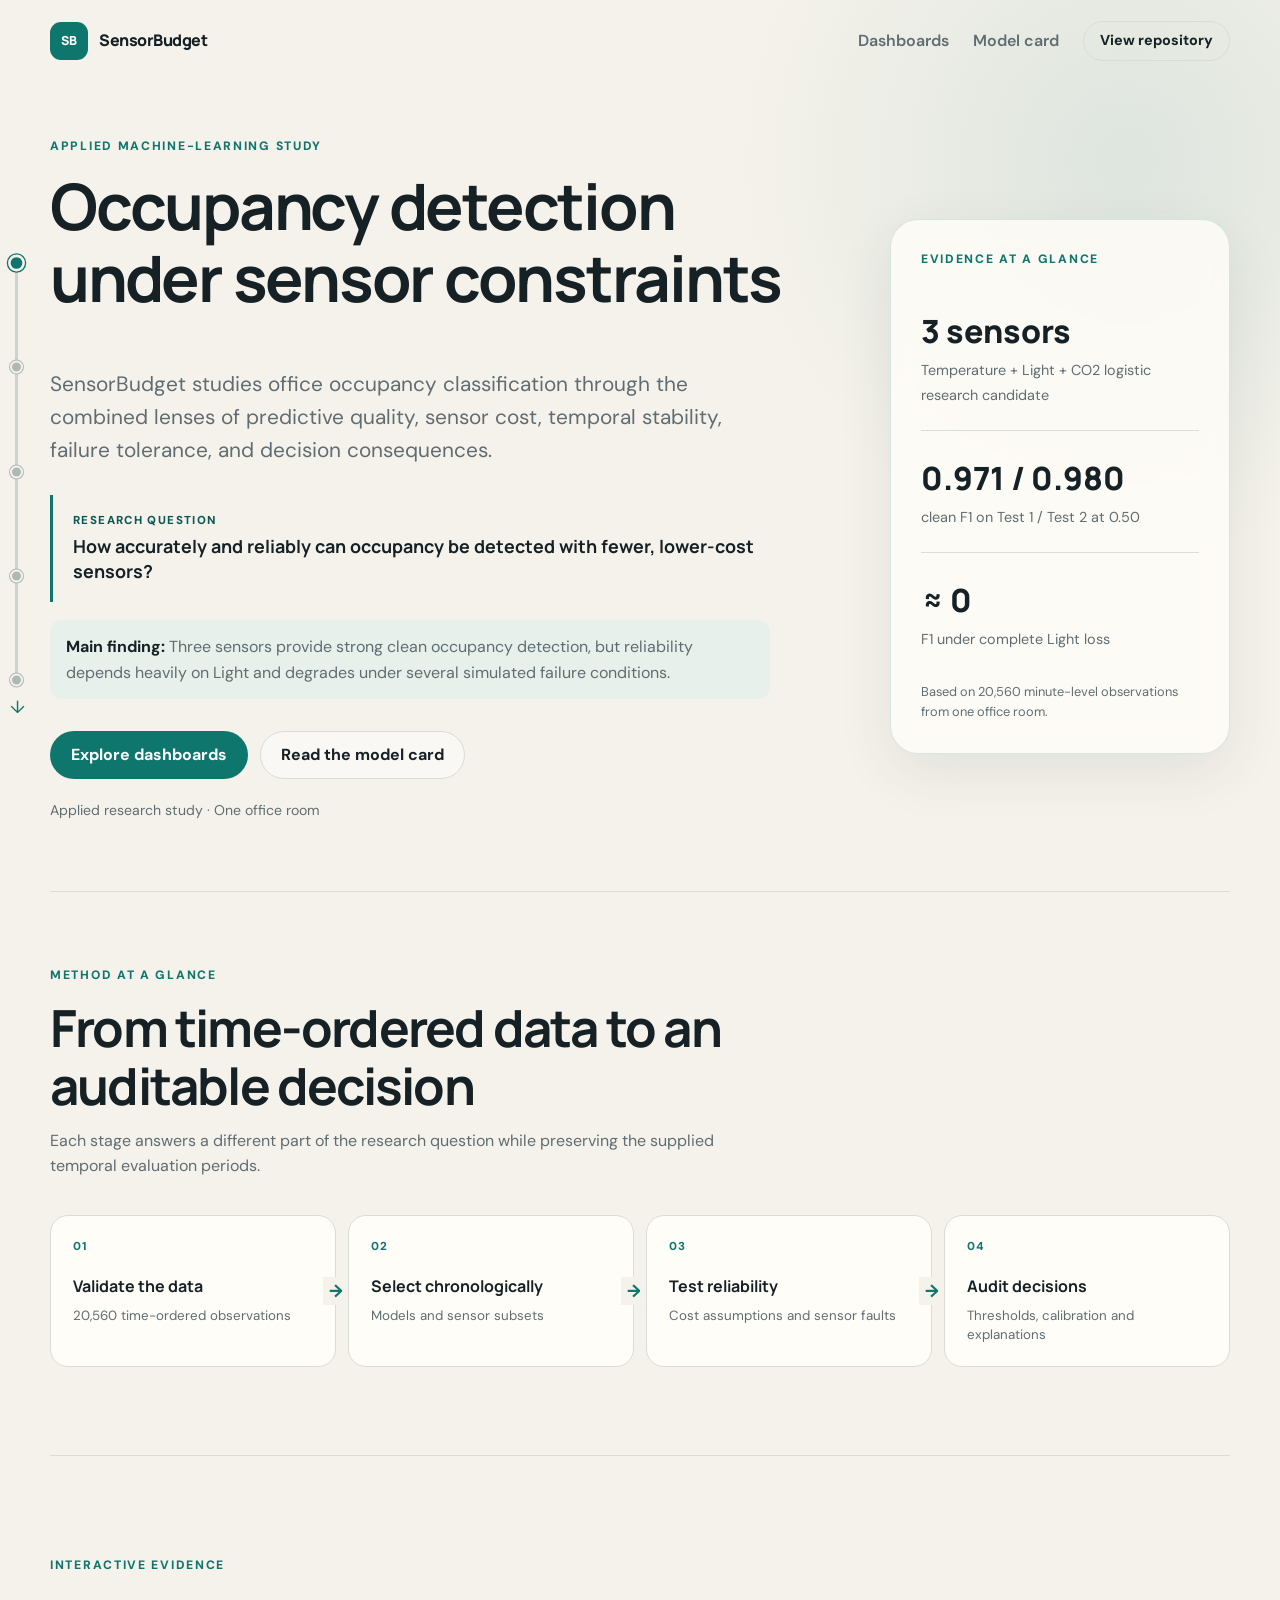
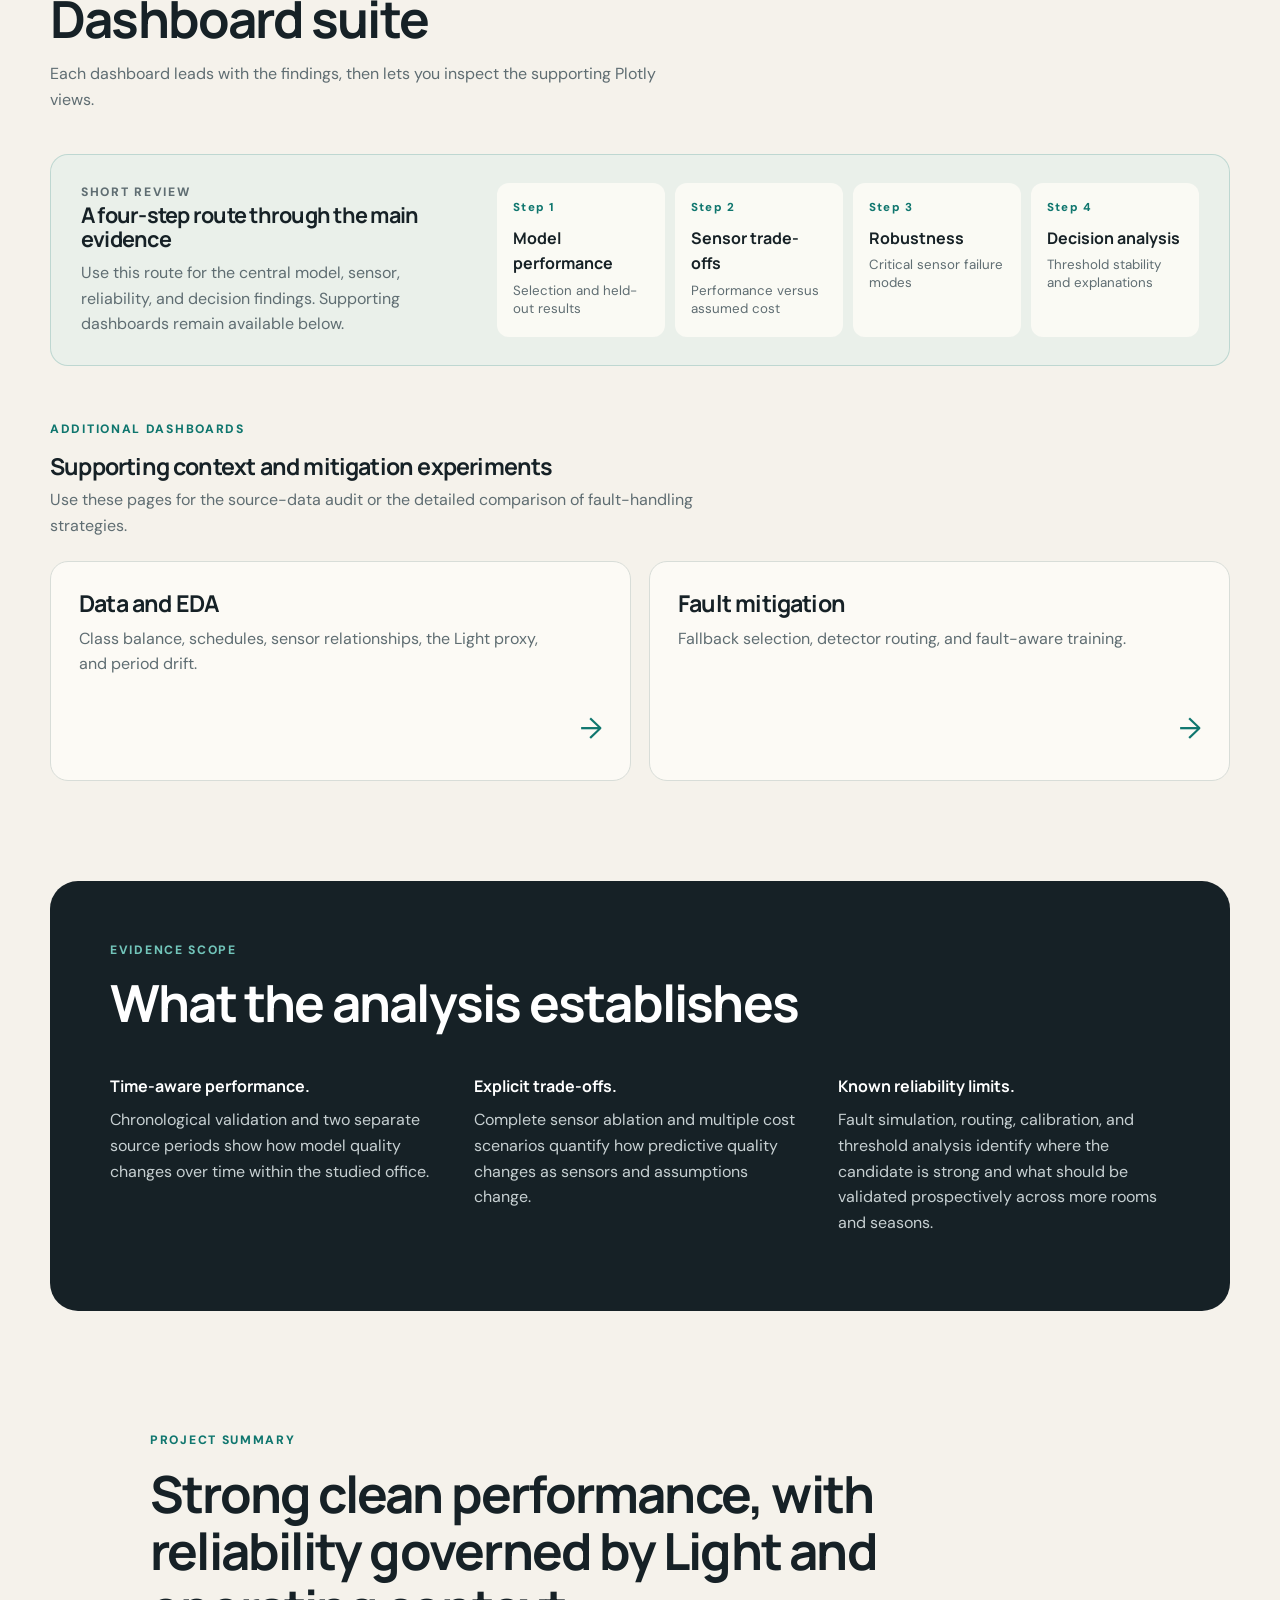
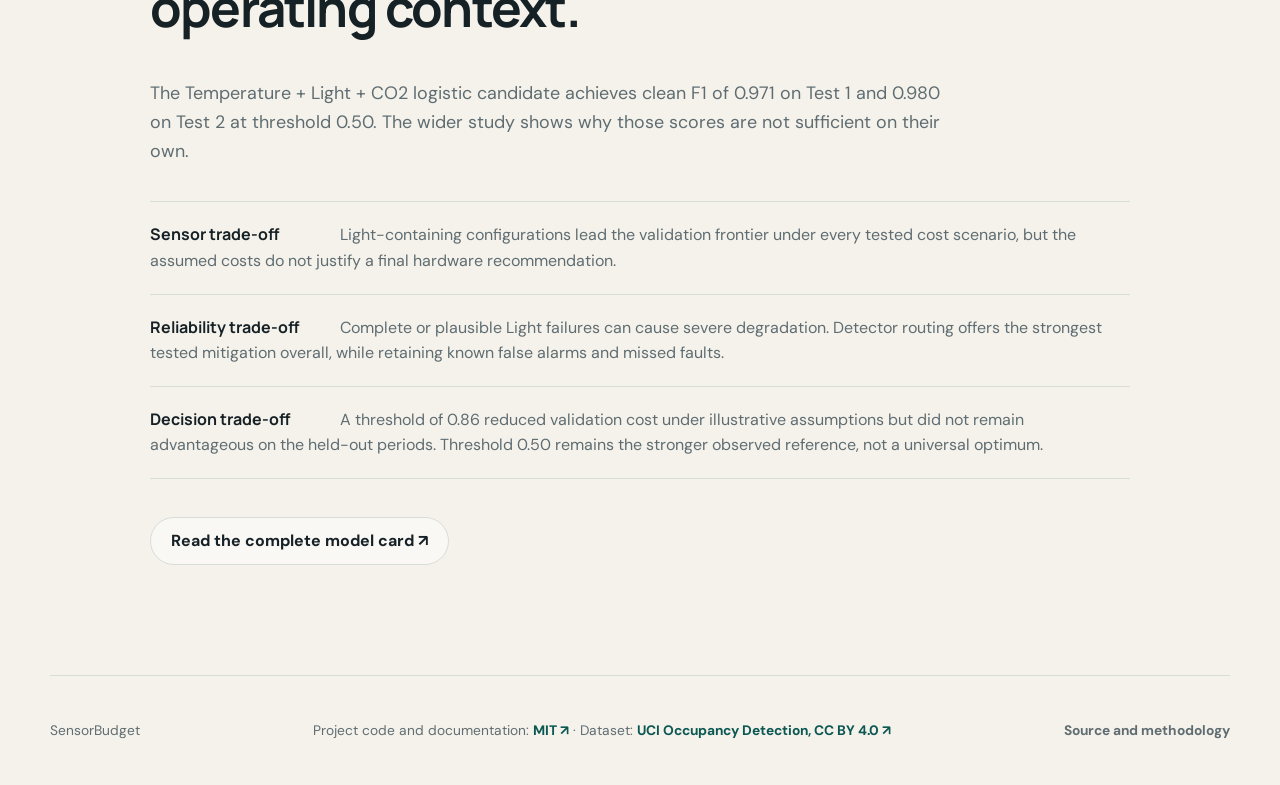
==== commit a180d96d: "Improve dashboard readability and methodology" ====
--- a/site/index.html
+++ b/site/index.html
@@ -112,10 +112,10 @@
             <p>Use this route for the central model, sensor, reliability, and decision findings. Supporting dashboards remain available below.</p>
           </div>
           <ol>
-            <li><a href="dashboards/model-performance.html"><span>Dashboard 02</span><strong>Model performance</strong><small>Selection and held-out results</small></a></li>
-            <li><a href="dashboards/sensor-selection.html"><span>Dashboard 03</span><strong>Sensor trade-offs</strong><small>Performance versus assumed cost</small></a></li>
-            <li><a href="dashboards/robustness.html"><span>Dashboard 04</span><strong>Robustness</strong><small>Critical sensor failure modes</small></a></li>
-            <li><a href="dashboards/decision-explainability.html"><span>Dashboard 06</span><strong>Decision analysis</strong><small>Threshold stability and explanations</small></a></li>
+            <li><a href="dashboards/model-performance.html"><span>Step 1</span><strong>Model performance</strong><small>Selection and held-out results</small></a></li>
+            <li><a href="dashboards/sensor-selection.html"><span>Step 2</span><strong>Sensor trade-offs</strong><small>Performance versus assumed cost</small></a></li>
+            <li><a href="dashboards/robustness.html"><span>Step 3</span><strong>Robustness</strong><small>Critical sensor failure modes</small></a></li>
+            <li><a href="dashboards/decision-explainability.html"><span>Step 4</span><strong>Decision analysis</strong><small>Threshold stability and explanations</small></a></li>
           </ol>
         </aside>
 
@@ -127,9 +127,7 @@
 
         <div class="dashboard-grid">
           <a class="dashboard-card dashboard-card-live" href="dashboards/eda.html">
-            <span class="card-index">01</span>
             <div>
-              <span class="status-pill status-live">Available</span>
               <h3>Data and EDA</h3>
               <p>Class balance, schedules, sensor relationships, the Light proxy, and period drift.</p>
             </div>
@@ -137,8 +135,7 @@
           </a>
 
           <a class="dashboard-card dashboard-card-live" href="dashboards/fault-mitigation.html">
-            <span class="card-index">05</span>
-            <div><span class="status-pill status-live">Available</span><h3>Fault mitigation</h3><p>Fallback selection, detector routing, and fault-aware training.</p></div>
+            <div><h3>Fault mitigation</h3><p>Fallback selection, detector routing, and fault-aware training.</p></div>
             <span class="card-arrow" aria-hidden="true">→</span>
           </a>
         </div>
--- a/site/assets/css/styles.css
+++ b/site/assets/css/styles.css
@@ -263,7 +263,7 @@
   min-height: 220px;
   padding: 28px;
   display: grid;
-  grid-template-columns: 48px 1fr auto;
+  grid-template-columns: 1fr auto;
   gap: 20px;
   border: 1px solid var(--line);
   border-radius: var(--radius-md);
@@ -273,12 +273,9 @@
 .dashboard-card-live { box-shadow: 0 0 0 0 transparent; transition: box-shadow 180ms ease, transform 180ms ease; }
 .dashboard-card-live:hover { transform: translateY(-4px); box-shadow: var(--shadow); border-color: rgb(15 118 110 / 35%); }
 .dashboard-card-planned { color: #788387; background: rgb(235 234 229 / 55%); }
-.card-index { font-family: "Manrope", sans-serif; color: var(--teal); font-weight: 800; }
-.dashboard-card h3 { margin: 14px 0 10px; font-size: 1.45rem; }
+.dashboard-card h3 { margin: 0 0 10px; font-size: 1.45rem; }
 .dashboard-card p { margin: 0; color: var(--muted); }
 .card-arrow { align-self: end; color: var(--teal); font-size: 1.8rem; }
-.status-pill { display: inline-flex; padding: 4px 9px; border-radius: 999px; background: #e4e6e2; font-size: 0.7rem; font-weight: 800; text-transform: uppercase; letter-spacing: 0.09em; }
-.status-live { color: var(--teal-dark); background: var(--teal-soft); }
 
 .boundary-section { margin-bottom: 90px; padding: 60px; border-radius: var(--radius-lg); color: white; background: var(--ink); }
 .boundary-section .eyebrow { color: #72c5ba; }
@@ -293,29 +290,28 @@
 .summary-points p { margin: 0; padding: 20px 0; border-bottom: 1px solid var(--line); color: var(--muted); }
 .summary-points strong { display: inline-block; width: 190px; color: var(--ink); font-family: "Manrope", sans-serif; }
 
-.dashboard-hero { min-height: 420px; padding-block: 80px 50px; }
+.dashboard-hero { min-height: 340px; padding-block: 54px 38px; }
 .dashboard-hero h1 { max-width: 1000px; font-size: clamp(2.5rem, 5vw, 4.8rem); }
-.breadcrumb { display: flex; gap: 10px; margin-bottom: 50px; color: var(--muted); font-size: 0.88rem; }
+.breadcrumb { display: flex; gap: 10px; margin-bottom: 32px; color: var(--muted); font-size: 0.88rem; }
 .breadcrumb a { text-decoration: none; }
 .breadcrumb-home { display: inline-flex; align-items: center; gap: 6px; }
 .breadcrumb-home svg { width: 16px; height: 16px; fill: none; stroke: currentColor; stroke-width: 1.8; stroke-linecap: round; stroke-linejoin: round; }
 .finding-strip { display: grid; grid-template-columns: repeat(4, 1fr); gap: 14px; }
-.period-key { width: min(calc(100% - 40px), var(--content)); margin: 0 auto 18px; padding: 13px 18px; display: flex; flex-wrap: wrap; gap: 8px 26px; border: 1px solid var(--line); border-radius: 12px; color: var(--muted); background: rgb(255 253 248 / 62%); font-size: 0.85rem; }
-.period-key strong { color: var(--ink); font-family: "Manrope", sans-serif; }
-.period-key b { color: var(--teal-dark); }
 .dashboard-method { width: min(calc(100% - 40px), var(--content)); margin: 28px auto 22px; padding: 30px 32px; display: grid; grid-template-columns: minmax(240px, 0.7fr) minmax(0, 1.3fr); gap: 42px; border: 1px solid rgb(15 118 110 / 20%); border-radius: var(--radius-md); background: rgb(220 238 233 / 36%); }
 .dashboard-method h2 { margin-bottom: 0; font-size: clamp(1.45rem, 2.4vw, 2.1rem); }
+.method-assumption { margin: 18px 0 0; padding-top: 14px; border-top: 1px solid rgb(15 118 110 / 18%); color: var(--muted); font-size: 0.84rem; line-height: 1.5; }
+.method-assumption strong { display: block; margin-bottom: 4px; color: var(--ink); font-family: "Manrope", sans-serif; }
 .dashboard-method ol { display: grid; grid-template-columns: repeat(3, 1fr); gap: 18px; margin: 0; padding: 0; list-style: none; }
 .dashboard-method li { color: var(--muted); font-size: 0.9rem; line-height: 1.5; }
 .dashboard-method li span { display: block; margin-bottom: 8px; color: var(--teal); font-size: 0.72rem; font-weight: 800; letter-spacing: 0.1em; }
-.finding-card { min-height: 200px; padding: 24px; border: 1px solid var(--line); border-radius: var(--radius-md); background: var(--surface); }
+.finding-card { min-height: 176px; padding: 22px; border: 1px solid var(--line); border-radius: var(--radius-md); background: var(--surface); }
 .finding-card-accent { color: white; background: var(--teal); border-color: var(--teal); }
-.finding-value { display: block; margin-bottom: 25px; font-family: "Manrope", sans-serif; font-size: 2rem; font-weight: 800; }
+.finding-value { display: block; margin-bottom: 18px; font-family: "Manrope", sans-serif; font-size: 2rem; font-weight: 800; }
 .finding-card h3 { margin-bottom: 8px; font-size: 1rem; }
 .finding-card p { margin: 0; color: var(--muted); font-size: 0.88rem; }
 .finding-card-accent p { color: #d9f2ee; }
 
-.dashboard-stage { padding-block: 90px 110px; }
+.dashboard-stage { padding-block: 70px 92px; }
 .stage-header { display: flex; align-items: end; justify-content: space-between; gap: 40px; margin-bottom: 34px; }
 .stage-header p:last-child { max-width: 450px; color: var(--muted); }
 .view-tabs { display: flex; flex-wrap: wrap; gap: 8px; margin-bottom: 16px; }
@@ -405,7 +401,7 @@
   .method-flow { grid-template-columns: 1fr; }
   .dashboard-method ol { grid-template-columns: 1fr; }
   .review-path ol { grid-template-columns: 1fr; }
-  .dashboard-card { grid-template-columns: 38px 1fr; }
+  .dashboard-card { grid-template-columns: 1fr; }
   .card-arrow { display: none; }
   .section-heading, .stage-header, .site-footer { align-items: flex-start; flex-direction: column; }
   .dashboard-next { align-items: flex-start; flex-direction: column; padding: 28px 25px; }
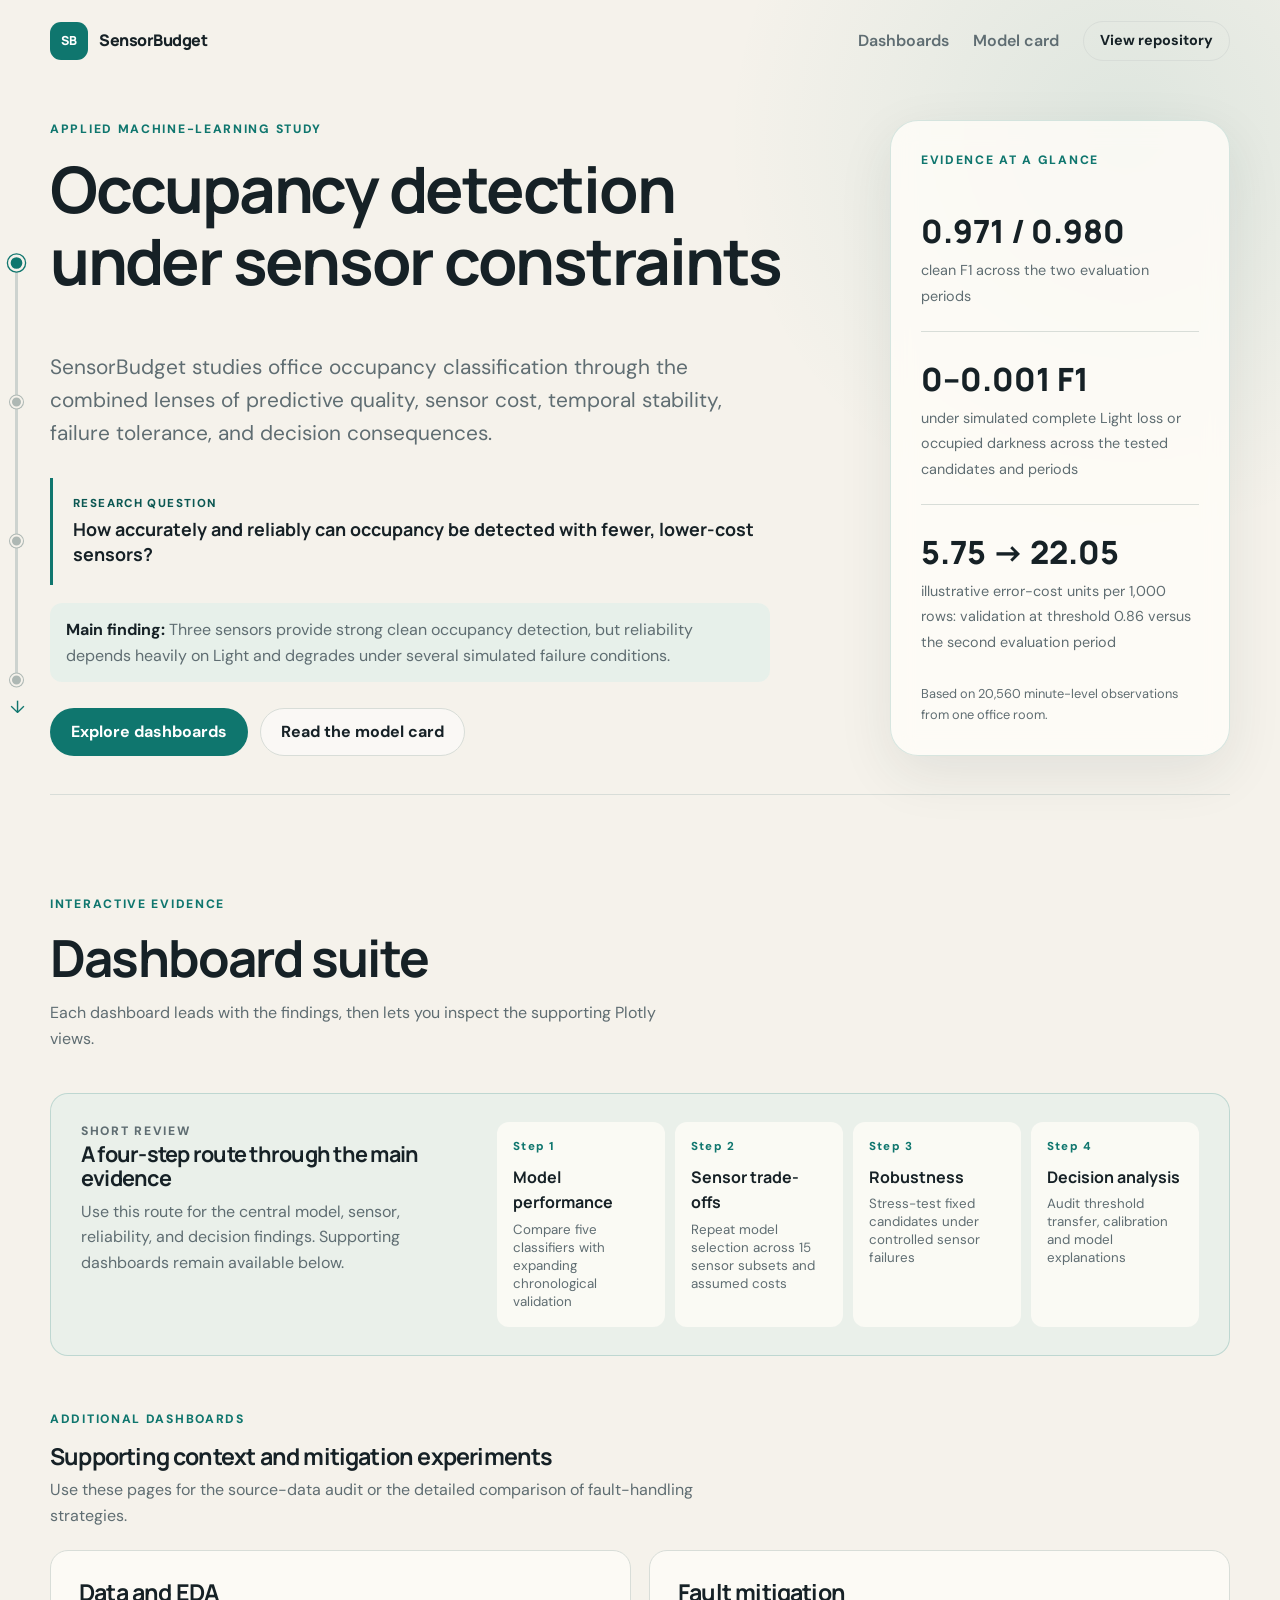
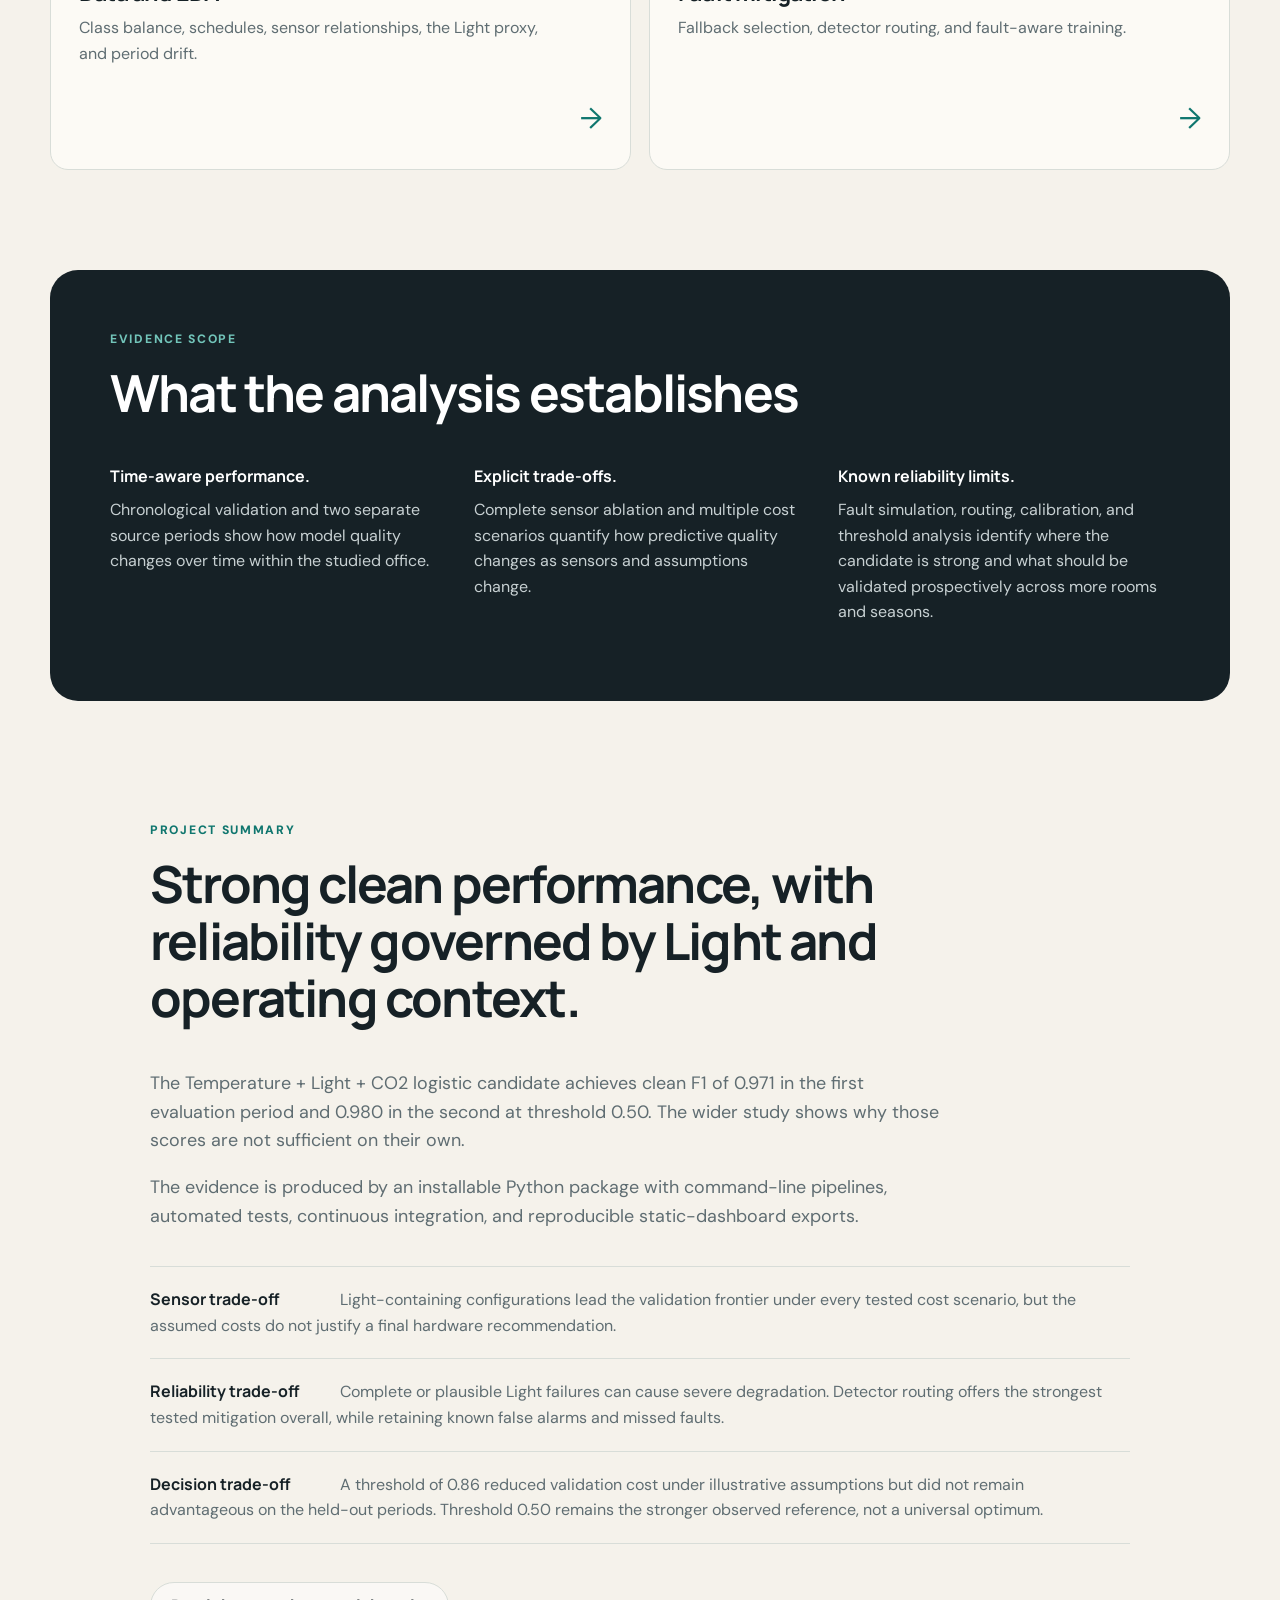
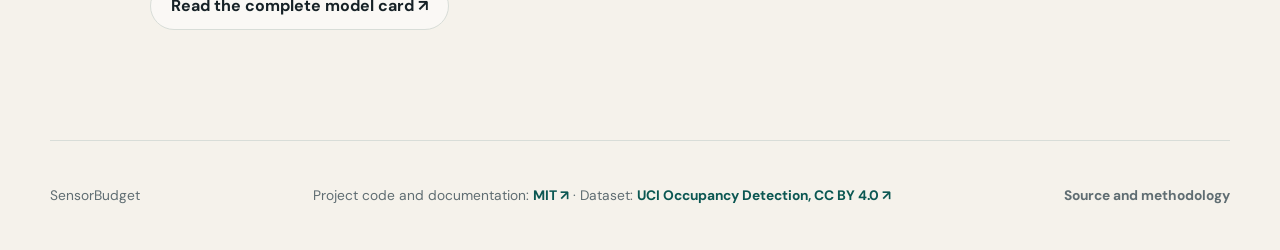
==== commit 55195ba3: "feat: improve dashboard readability and navigation" ====
--- a/site/index.html
+++ b/site/index.html
@@ -30,7 +30,6 @@
       </div>
       <div class="scroll-rail-links">
         <a href="#overview" data-scroll-section="overview" aria-current="true"><span class="scroll-rail-dot"></span>Overview</a>
-        <a href="#method" data-scroll-section="method"><span class="scroll-rail-dot"></span>Method</a>
         <a href="#dashboards" data-scroll-section="dashboards"><span class="scroll-rail-dot"></span>Dashboards</a>
         <a href="#evidence-scope" data-scroll-section="evidence-scope"><span class="scroll-rail-dot"></span><span class="scroll-rail-copy">Evidence<br>scope</span></a>
         <a href="#summary" data-scroll-section="summary"><span class="scroll-rail-dot"></span>Summary</a>
@@ -58,42 +57,25 @@
             <a class="button button-primary" href="#dashboards">Explore dashboards</a>
             <a class="button button-secondary" href="https://github.com/michael-slota/sensorbudget/blob/main/reports/model_card.md">Read the model card</a>
           </div>
-          <p class="scope-note">
-            Applied research study · One office room
-          </p>
         </div>
         <aside class="hero-panel" aria-label="Project evidence summary">
           <p class="panel-kicker">Evidence at a glance</p>
           <div class="metric-stack">
             <div>
-              <span class="metric-value">3 sensors</span>
-              <span class="metric-label">Temperature + Light + CO2 logistic research candidate</span>
+              <span class="metric-value">0.971 / 0.980</span>
+              <span class="metric-label">clean F1 across the two evaluation periods</span>
             </div>
             <div>
-              <span class="metric-value">0.971 / 0.980</span>
-              <span class="metric-label">clean F1 on Test 1 / Test 2 at 0.50</span>
+              <span class="metric-value">0–0.001 F1</span>
+              <span class="metric-label">under simulated complete Light loss or occupied darkness across the tested candidates and periods</span>
             </div>
             <div>
-              <span class="metric-value">≈ 0</span>
-              <span class="metric-label">F1 under complete Light loss</span>
+              <span class="metric-value">5.75 → 22.05</span>
+              <span class="metric-label">illustrative error-cost units per 1,000 rows: validation at threshold 0.86 versus the second evaluation period</span>
             </div>
           </div>
           <p class="panel-footnote">Based on 20,560 minute-level observations from one office room.</p>
         </aside>
-      </section>
-
-      <section class="section method-overview" id="method" data-page-section aria-labelledby="method-title">
-        <div class="method-heading">
-          <p class="eyebrow">Method at a glance</p>
-          <h2 id="method-title">From time-ordered data to an auditable decision</h2>
-          <p>Each stage answers a different part of the research question while preserving the supplied temporal evaluation periods.</p>
-        </div>
-        <ol class="method-flow">
-          <li><span>01</span><strong>Validate the data</strong><small>20,560 time-ordered observations</small></li>
-          <li><span>02</span><strong>Select chronologically</strong><small>Models and sensor subsets</small></li>
-          <li><span>03</span><strong>Test reliability</strong><small>Cost assumptions and sensor faults</small></li>
-          <li><span>04</span><strong>Audit decisions</strong><small>Thresholds, calibration and explanations</small></li>
-        </ol>
       </section>
 
       <section class="section" id="dashboards" data-page-section aria-labelledby="dashboard-title">
@@ -112,10 +94,10 @@
             <p>Use this route for the central model, sensor, reliability, and decision findings. Supporting dashboards remain available below.</p>
           </div>
           <ol>
-            <li><a href="dashboards/model-performance.html"><span>Step 1</span><strong>Model performance</strong><small>Selection and held-out results</small></a></li>
-            <li><a href="dashboards/sensor-selection.html"><span>Step 2</span><strong>Sensor trade-offs</strong><small>Performance versus assumed cost</small></a></li>
-            <li><a href="dashboards/robustness.html"><span>Step 3</span><strong>Robustness</strong><small>Critical sensor failure modes</small></a></li>
-            <li><a href="dashboards/decision-explainability.html"><span>Step 4</span><strong>Decision analysis</strong><small>Threshold stability and explanations</small></a></li>
+            <li><a href="dashboards/model-performance.html"><span>Step 1</span><strong>Model performance</strong><small>Compare five classifiers with expanding chronological validation</small></a></li>
+            <li><a href="dashboards/sensor-selection.html"><span>Step 2</span><strong>Sensor trade-offs</strong><small>Repeat model selection across 15 sensor subsets and assumed costs</small></a></li>
+            <li><a href="dashboards/robustness.html"><span>Step 3</span><strong>Robustness</strong><small>Stress-test fixed candidates under controlled sensor failures</small></a></li>
+            <li><a href="dashboards/decision-explainability.html"><span>Step 4</span><strong>Decision analysis</strong><small>Audit threshold transfer, calibration and model explanations</small></a></li>
           </ol>
         </aside>
 
@@ -156,9 +138,10 @@
         <h2 id="summary-title">Strong clean performance, with reliability governed by Light and operating context.</h2>
         <p class="summary-lead">
           The Temperature + Light + CO2 logistic candidate achieves clean F1
-          of 0.971 on Test 1 and 0.980 on Test 2 at threshold 0.50. The wider
+          of 0.971 in the first evaluation period and 0.980 in the second at threshold 0.50. The wider
           study shows why those scores are not sufficient on their own.
         </p>
+        <p class="summary-lead">The evidence is produced by an installable Python package with command-line pipelines, automated tests, continuous integration, and reproducible static-dashboard exports.</p>
         <div class="summary-points">
           <p><strong>Sensor trade-off</strong>Light-containing configurations lead the validation frontier under every tested cost scenario, but the assumed costs do not justify a final hardware recommendation.</p>
           <p><strong>Reliability trade-off</strong>Complete or plausible Light failures can cause severe degradation. Detector routing offers the strongest tested mitigation overall, while retaining known false alarms and missed faults.</p>
--- a/site/assets/css/styles.css
+++ b/site/assets/css/styles.css
@@ -35,7 +35,7 @@
   line-height: 1.12;
   letter-spacing: -0.035em;
 }
-h1 { max-width: 900px; font-size: clamp(2.65rem, 6vw, 5.8rem); }
+h1 { max-width: 900px; font-size: clamp(2rem, 3.5vw, 3.05rem); }
 h2 { font-size: clamp(2rem, 4vw, 3.35rem); }
 h3 { font-size: 1.2rem; }
 
@@ -180,10 +180,10 @@
 .button-ghost { min-height: 40px; border-color: var(--line); }
 .button-small { padding-inline: 16px; font-size: 0.9rem; }
 
-.hero { min-height: 570px; display: grid; align-items: center; }
+.hero { min-height: 520px; display: grid; align-items: center; }
 .landing-hero { grid-template-columns: minmax(0, 1.5fr) minmax(310px, 0.65fr); gap: 55px; }
 .landing-hero h1 { font-size: clamp(2.5rem, 5vw, 4.45rem); }
-.hero-copy { padding-block: 55px; }
+.hero-copy { padding-block: 38px; }
 .eyebrow,
 .panel-kicker,
 .interpretation-label {
@@ -199,7 +199,7 @@
 .hero-question span { display: block; margin-bottom: 5px; color: var(--teal-dark); font-family: "DM Sans", sans-serif; font-size: 0.72rem; font-weight: 800; letter-spacing: 0.12em; text-transform: uppercase; }
 .hero-takeaway { max-width: 720px; margin: 18px 0 0; padding: 14px 16px; border-radius: 12px; color: var(--muted); background: rgb(220 238 233 / 55%); }
 .hero-takeaway strong { color: var(--ink); }
-.hero-actions { display: flex; flex-wrap: wrap; gap: 12px; margin-top: 32px; }
+.hero-actions { display: flex; flex-wrap: wrap; gap: 12px; margin-top: 26px; }
 .scope-note { margin-top: 20px; color: var(--muted); font-size: 0.88rem; }
 .hero-panel {
   padding: 30px;
@@ -216,16 +216,6 @@
 .panel-footnote { margin: 8px 0 0; color: var(--muted); font-size: 0.8rem; }
 
 .section { padding-block: 100px; }
-.method-overview { padding-block: 74px 88px; border-top: 1px solid var(--line); }
-.method-heading { max-width: 820px; }
-.method-heading h2 { margin-bottom: 14px; }
-.method-heading > p:last-child { max-width: 700px; color: var(--muted); }
-.method-flow { display: grid; grid-template-columns: repeat(4, 1fr); gap: 12px; margin: 36px 0 0; padding: 0; list-style: none; counter-reset: none; }
-.method-flow li { position: relative; min-height: 150px; padding: 22px; border: 1px solid var(--line); border-radius: var(--radius-md); background: var(--surface); }
-.method-flow li:not(:last-child)::after { content: "→"; position: absolute; z-index: 2; top: 50%; right: -13px; width: 25px; color: var(--teal); background: var(--paper); font-size: 1.1rem; font-weight: 800; text-align: center; transform: translateY(-50%); }
-.method-flow span { display: block; color: var(--teal); font-size: 0.72rem; font-weight: 800; letter-spacing: 0.1em; }
-.method-flow strong { display: block; margin-top: 18px; font-family: "Manrope", sans-serif; }
-.method-flow small { display: block; margin-top: 7px; color: var(--muted); line-height: 1.4; }
 .narrative-section { padding-block: 70px 90px; border-top: 1px solid var(--line); }
 .narrative-section > div:first-child,
 .narrative-copy { max-width: 880px; }
@@ -290,29 +280,53 @@
 .summary-points p { margin: 0; padding: 20px 0; border-bottom: 1px solid var(--line); color: var(--muted); }
 .summary-points strong { display: inline-block; width: 190px; color: var(--ink); font-family: "Manrope", sans-serif; }
 
-.dashboard-hero { min-height: 340px; padding-block: 54px 38px; }
-.dashboard-hero h1 { max-width: 1000px; font-size: clamp(2.5rem, 5vw, 4.8rem); }
-.breadcrumb { display: flex; gap: 10px; margin-bottom: 32px; color: var(--muted); font-size: 0.88rem; }
+.dashboard-hero { min-height: 300px; padding-block: 42px 30px; }
+.dashboard-hero > div { display: grid; grid-template-columns: auto minmax(0, 1fr); align-items: end; column-gap: 18px; }
+.dashboard-hero h1 { max-width: 1000px; font-size: clamp(1.85rem, 3.25vw, 3.05rem); }
+.dashboard-hero .eyebrow, .dashboard-hero h1, .dashboard-hero .hero-lead { grid-column: 1 / -1; }
+.dashboard-switcher { width: 100%; margin: 0 auto 24px; display: flex; flex-wrap: wrap; align-items: flex-end; justify-content: center; gap: 18px; }
+.dashboard-nav-group { display: grid; gap: 6px; }
+.dashboard-nav-group + .dashboard-nav-group { margin-left: 18px; padding-left: 36px; border-left: 1px solid var(--line); }
+.dashboard-nav-group > span { color: var(--muted); font-size: 0.64rem; font-weight: 800; letter-spacing: 0.1em; text-align: center; text-transform: uppercase; }
+.dashboard-nav-group > div { display: flex; flex-wrap: wrap; justify-content: center; gap: 6px; }
+.dashboard-switcher a { min-height: 38px; padding: 7px 13px; display: flex; align-items: center; border: 1px solid var(--line); border-radius: 999px; background: rgb(255 253 248 / 72%); font-size: 0.82rem; font-weight: 700; text-decoration: none; }
+.dashboard-switcher a:hover { border-color: var(--teal); color: var(--teal-dark); }
+.dashboard-switcher a.is-current { color: white; border-color: var(--teal); background: var(--teal); }
+.breadcrumb { margin: 0 0 24px; font-size: 0; }
 .breadcrumb a { text-decoration: none; }
-.breadcrumb-home { display: inline-flex; align-items: center; gap: 6px; }
+.breadcrumb > span { display: none; }
+.breadcrumb-home { min-height: 38px; padding: 7px 13px; display: inline-flex; align-items: center; gap: 6px; border: 1px solid var(--line); border-radius: 999px; background: rgb(255 253 248 / 72%); font-size: 0.82rem; font-weight: 700; }
+.breadcrumb-home:hover { border-color: var(--teal); color: var(--teal-dark); }
 .breadcrumb-home svg { width: 16px; height: 16px; fill: none; stroke: currentColor; stroke-width: 1.8; stroke-linecap: round; stroke-linejoin: round; }
-.finding-strip { display: grid; grid-template-columns: repeat(4, 1fr); gap: 14px; }
-.dashboard-method { width: min(calc(100% - 40px), var(--content)); margin: 28px auto 22px; padding: 30px 32px; display: grid; grid-template-columns: minmax(240px, 0.7fr) minmax(0, 1.3fr); gap: 42px; border: 1px solid rgb(15 118 110 / 20%); border-radius: var(--radius-md); background: rgb(220 238 233 / 36%); }
-.dashboard-method h2 { margin-bottom: 0; font-size: clamp(1.45rem, 2.4vw, 2.1rem); }
+.finding-strip { display: grid; grid-template-columns: repeat(3, 1fr); gap: 12px; }
+.dashboard-summary { width: min(calc(100% - 40px), var(--content)); margin: 8px auto 0; }
+.dashboard-answer { width: min(calc(100% - 40px), var(--content)); margin: 10px auto 0; padding: 18px 22px; display: flex; align-items: baseline; gap: 18px; border-left: 4px solid var(--teal); border-radius: 0 12px 12px 0; background: rgb(220 238 233 / 52%); }
+.dashboard-summary .dashboard-answer { grid-column: 1 / -1; width: 100%; margin: 0 0 4px; }
+.dashboard-answer span { flex: 0 0 auto; color: var(--teal-dark); font-size: 0.72rem; font-weight: 800; letter-spacing: 0.12em; text-transform: uppercase; }
+.dashboard-answer p { margin: 0; font-family: "Manrope", sans-serif; font-size: 1rem; font-weight: 700; line-height: 1.45; }
+.dashboard-method { width: min(calc(100% - 40px), var(--content)); margin: 14px auto 10px; border-top: 1px solid var(--line); border-bottom: 1px solid var(--line); }
+.dashboard-method summary { padding: 13px 4px; display: flex; align-items: center; justify-content: space-between; gap: 24px; cursor: pointer; list-style: none; }
+.dashboard-method summary::-webkit-details-marker { display: none; }
+.dashboard-method summary > span:first-child { font-family: "Manrope", sans-serif; font-size: 1.05rem; font-weight: 700; }
+.dashboard-method summary small { display: block; margin-bottom: 3px; color: var(--teal); font-family: "DM Sans", sans-serif; font-size: 0.68rem; font-weight: 800; letter-spacing: 0.12em; text-transform: uppercase; }
+.method-toggle { flex: 0 0 auto; color: var(--teal-dark); font-size: 0.82rem; font-weight: 700; }
+.dashboard-method details[open] .method-toggle { font-size: 0; }
+.dashboard-method details[open] .method-toggle::after { content: "Close −"; font-size: 0.82rem; }
+.method-details { padding: 2px 4px 18px; }
 .method-assumption { margin: 18px 0 0; padding-top: 14px; border-top: 1px solid rgb(15 118 110 / 18%); color: var(--muted); font-size: 0.84rem; line-height: 1.5; }
 .method-assumption strong { display: block; margin-bottom: 4px; color: var(--ink); font-family: "Manrope", sans-serif; }
-.dashboard-method ol { display: grid; grid-template-columns: repeat(3, 1fr); gap: 18px; margin: 0; padding: 0; list-style: none; }
+.dashboard-method ol { display: grid; grid-template-columns: repeat(3, 1fr); gap: 18px; margin: 16px 0 0; padding: 18px 0 0; border-top: 1px solid rgb(15 118 110 / 18%); list-style: none; }
 .dashboard-method li { color: var(--muted); font-size: 0.9rem; line-height: 1.5; }
 .dashboard-method li span { display: block; margin-bottom: 8px; color: var(--teal); font-size: 0.72rem; font-weight: 800; letter-spacing: 0.1em; }
-.finding-card { min-height: 176px; padding: 22px; border: 1px solid var(--line); border-radius: var(--radius-md); background: var(--surface); }
+.finding-card { min-height: 146px; padding: 18px 20px; border: 1px solid var(--line); border-radius: var(--radius-md); background: var(--surface); }
 .finding-card-accent { color: white; background: var(--teal); border-color: var(--teal); }
-.finding-value { display: block; margin-bottom: 18px; font-family: "Manrope", sans-serif; font-size: 2rem; font-weight: 800; }
+.finding-value { display: block; margin-bottom: 12px; font-family: "Manrope", sans-serif; font-size: 1.75rem; font-weight: 800; }
 .finding-card h3 { margin-bottom: 8px; font-size: 1rem; }
 .finding-card p { margin: 0; color: var(--muted); font-size: 0.88rem; }
 .finding-card-accent p { color: #d9f2ee; }
 
-.dashboard-stage { padding-block: 70px 92px; }
-.stage-header { display: flex; align-items: end; justify-content: space-between; gap: 40px; margin-bottom: 34px; }
+.dashboard-stage { padding-block: 48px 62px; }
+.stage-header { display: flex; align-items: end; justify-content: space-between; gap: 40px; margin-bottom: 24px; }
 .stage-header p:last-child { max-width: 450px; color: var(--muted); }
 .view-tabs { display: flex; flex-wrap: wrap; gap: 8px; margin-bottom: 16px; }
 .view-tab {
@@ -331,40 +345,41 @@
 .view-tab:focus-visible, a:focus-visible { outline: 3px solid rgb(223 143 56 / 55%); outline-offset: 3px; }
 .chart-shell { min-height: 570px; padding: 16px; border: 1px solid var(--line); border-radius: var(--radius-lg); background: var(--surface-strong); box-shadow: var(--shadow); }
 .plot { width: 100%; min-height: 535px; }
+.plot:empty::before { min-height: 535px; display: grid; place-items: center; color: var(--muted); content: "Loading interactive chart…"; font-size: 0.9rem; }
 .plot .svg-container { overflow: visible; }
 .chart-error { padding: 70px 25px; color: #8d342f; text-align: center; }
-.interpretation-panel { max-width: 920px; margin: 28px auto 0; padding: 30px 34px; border-left: 4px solid var(--amber); background: rgb(255 253 248 / 65%); }
+.interpretation-panel { max-width: 920px; margin: 20px auto 0; padding: 24px 28px; border-left: 4px solid var(--amber); background: rgb(255 253 248 / 65%); }
+.interpretation-panel .interpretation-label { font-size: 0; }
+.interpretation-panel .interpretation-label::after { content: "What it shows"; font-size: 0.76rem; }
 .interpretation-panel h3 { margin-bottom: 10px; }
 .interpretation-panel p { color: var(--muted); }
 .interpretation-boundary { margin-bottom: 0; font-size: 0.9rem; }
 
-.evidence-section { display: grid; grid-template-columns: 0.7fr 1.3fr; gap: 70px; border-top: 1px solid var(--line); }
-.evidence-links { display: grid; gap: 10px; }
-.evidence-links a { display: flex; justify-content: space-between; gap: 20px; padding: 20px 0; border-bottom: 1px solid var(--line); text-decoration: none; }
-.evidence-links span { color: var(--muted); }
+.evidence-section { padding-block: 28px 34px; display: grid; grid-template-columns: auto 1fr; align-items: center; gap: 34px; border-top: 1px solid var(--line); }
+.evidence-section h2 { margin: 0; font-size: 1rem; }
+.evidence-section .eyebrow { margin-bottom: 4px; }
+.evidence-links { display: flex; flex-wrap: wrap; justify-content: flex-end; gap: 8px; }
+.evidence-links a { padding: 8px 12px; display: flex; gap: 7px; border: 1px solid #aebdb9; border-radius: 999px; background: var(--surface); font-size: 0.78rem; text-decoration: none; }
+.evidence-links a:hover { border-color: var(--teal); background: var(--surface-strong); }
+.evidence-links span { color: #46575a; font-weight: 600; }
 .evidence-links strong { color: var(--teal-dark); }
 
 .site-footer { min-height: 110px; display: flex; justify-content: space-between; align-items: center; gap: 25px; border-top: 1px solid var(--line); color: var(--muted); font-size: 0.86rem; }
-.dashboard-next { width: min(calc(100% - 40px), var(--content)); margin: 10px auto 70px; padding: 34px 38px; display: flex; align-items: center; justify-content: space-between; gap: 35px; border-radius: var(--radius-lg); color: white; background: var(--ink); }
-.dashboard-next .eyebrow { color: #72c5ba; }
-.dashboard-next h2 { margin-bottom: 8px; font-size: clamp(1.7rem, 3vw, 2.6rem); }
-.dashboard-next p:last-child { max-width: 650px; margin-bottom: 0; color: #c7d0d2; }
-.dashboard-next .button { flex: 0 0 auto; }
 .site-footer a { font-weight: 700; text-decoration: none; }
 .license-links { text-align: center; }
 .license-links a { color: var(--teal-dark); }
 .sr-only { position: absolute; width: 1px; height: 1px; padding: 0; margin: -1px; overflow: hidden; clip: rect(0, 0, 0, 0); white-space: nowrap; border: 0; }
 
 @media (max-width: 900px) {
-  .landing-hero, .narrative-section, .evidence-section, .review-path { grid-template-columns: 1fr; gap: 30px; }
+  .landing-hero, .narrative-section, .evidence-section, .review-path { grid-template-columns: 1fr; gap: 24px; }
   .hero { min-height: auto; }
   .hero-copy { padding-bottom: 20px; }
   .hero-panel { margin-bottom: 80px; }
   .finding-strip { grid-template-columns: repeat(2, 1fr); }
+  .dashboard-summary .dashboard-answer { grid-column: 1 / -1; }
+  .evidence-links { justify-content: flex-start; }
   .boundary-grid { grid-template-columns: 1fr; }
-  .method-flow { grid-template-columns: repeat(2, 1fr); }
   .dashboard-method { grid-template-columns: 1fr; gap: 24px; }
-  .method-flow li::after { display: none; }
   .summary-points strong { display: block; width: auto; margin-bottom: 6px; }
 }
 
@@ -398,13 +413,18 @@
   .header-nav > a:not(.button) { display: none; }
   .header-nav { gap: 8px; }
   .dashboard-grid, .finding-strip { grid-template-columns: 1fr; }
-  .method-flow { grid-template-columns: 1fr; }
   .dashboard-method ol { grid-template-columns: 1fr; }
+  .dashboard-switcher { margin: -8px 0 22px; align-items: stretch; justify-content: flex-start; }
+  .dashboard-nav-group { width: 100%; }
+  .dashboard-nav-group + .dashboard-nav-group { margin: 8px 0 0; padding: 14px 0 0; border-top: 1px solid var(--line); border-left: 0; }
+  .dashboard-nav-group > span { text-align: left; }
+  .dashboard-nav-group > div { justify-content: flex-start; }
+  .dashboard-switcher a { min-height: 36px; padding-inline: 11px; font-size: 0.76rem; }
+  .dashboard-answer { align-items: flex-start; flex-direction: column; gap: 7px; }
   .review-path ol { grid-template-columns: 1fr; }
   .dashboard-card { grid-template-columns: 1fr; }
   .card-arrow { display: none; }
   .section-heading, .stage-header, .site-footer { align-items: flex-start; flex-direction: column; }
-  .dashboard-next { align-items: flex-start; flex-direction: column; padding: 28px 25px; }
   .section { padding-block: 70px; }
   .boundary-section { padding: 35px 26px; }
   .chart-shell { min-height: 500px; padding: 5px; }
